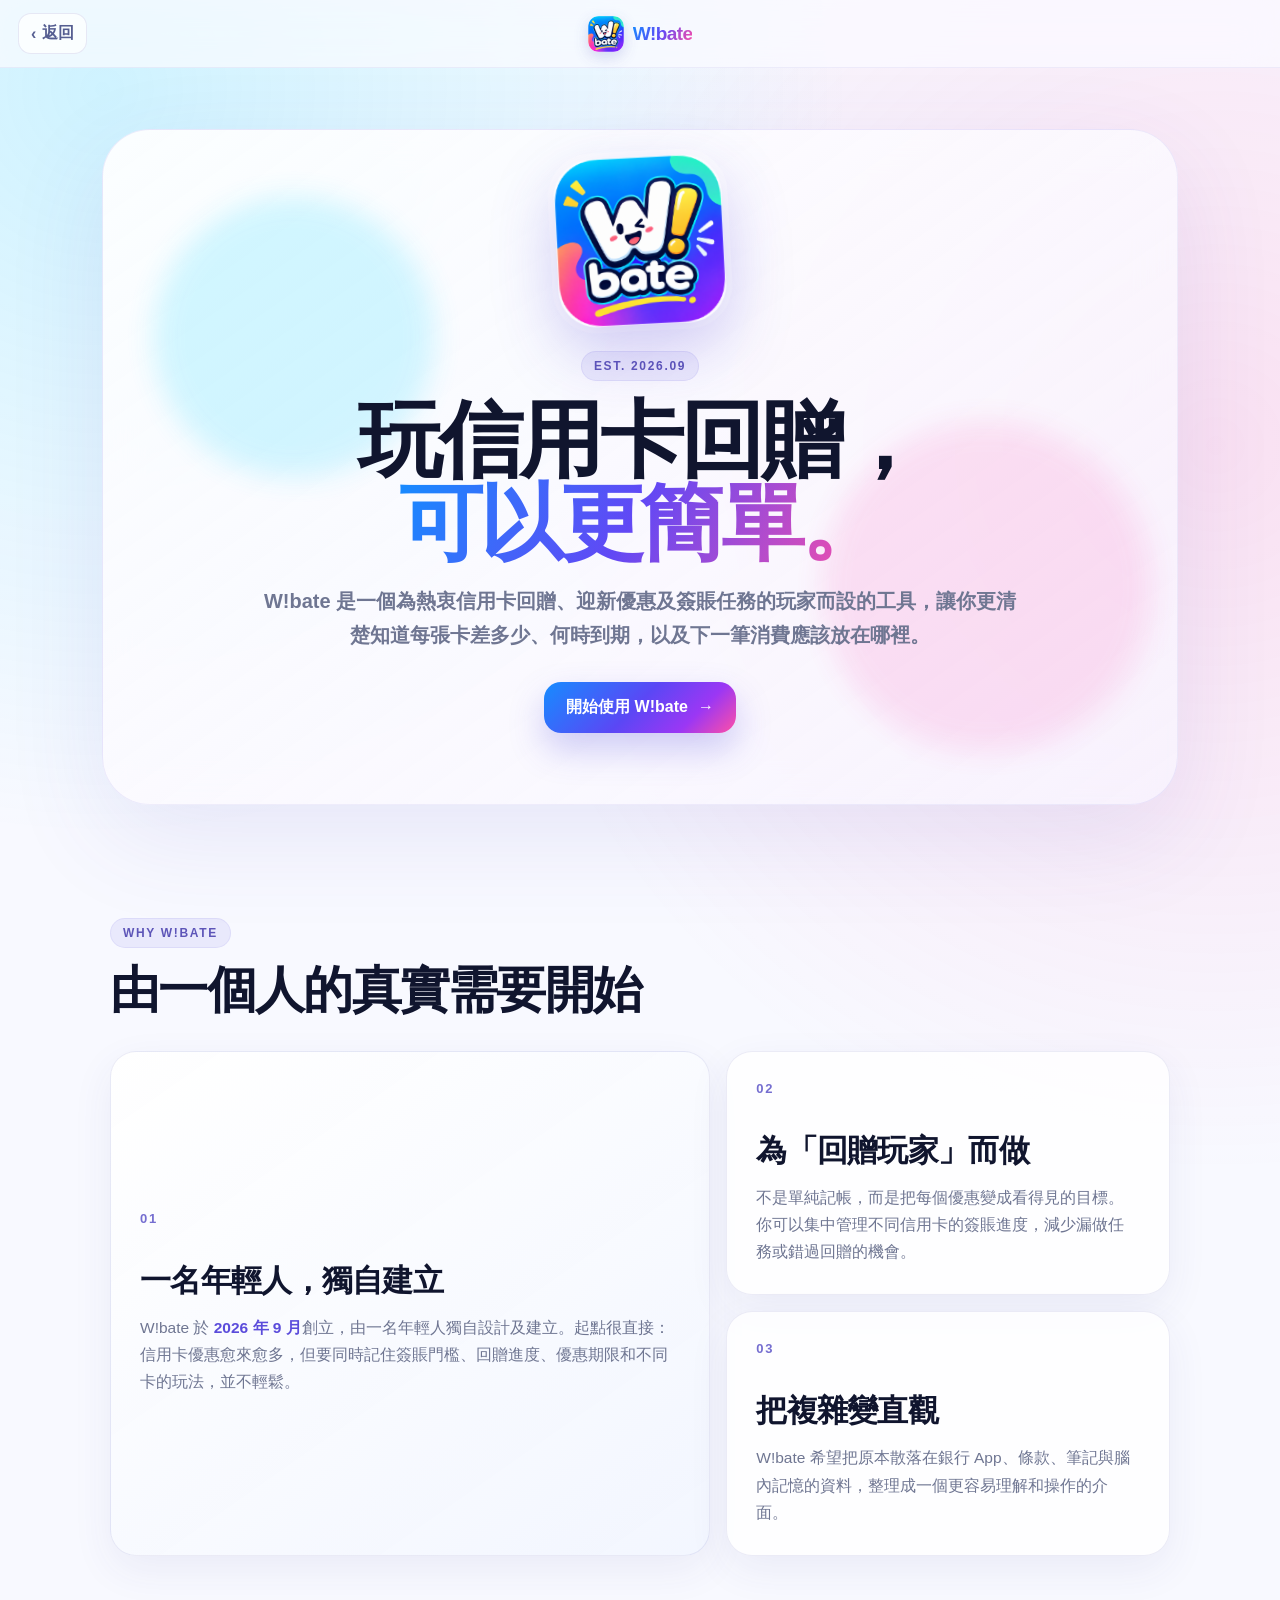
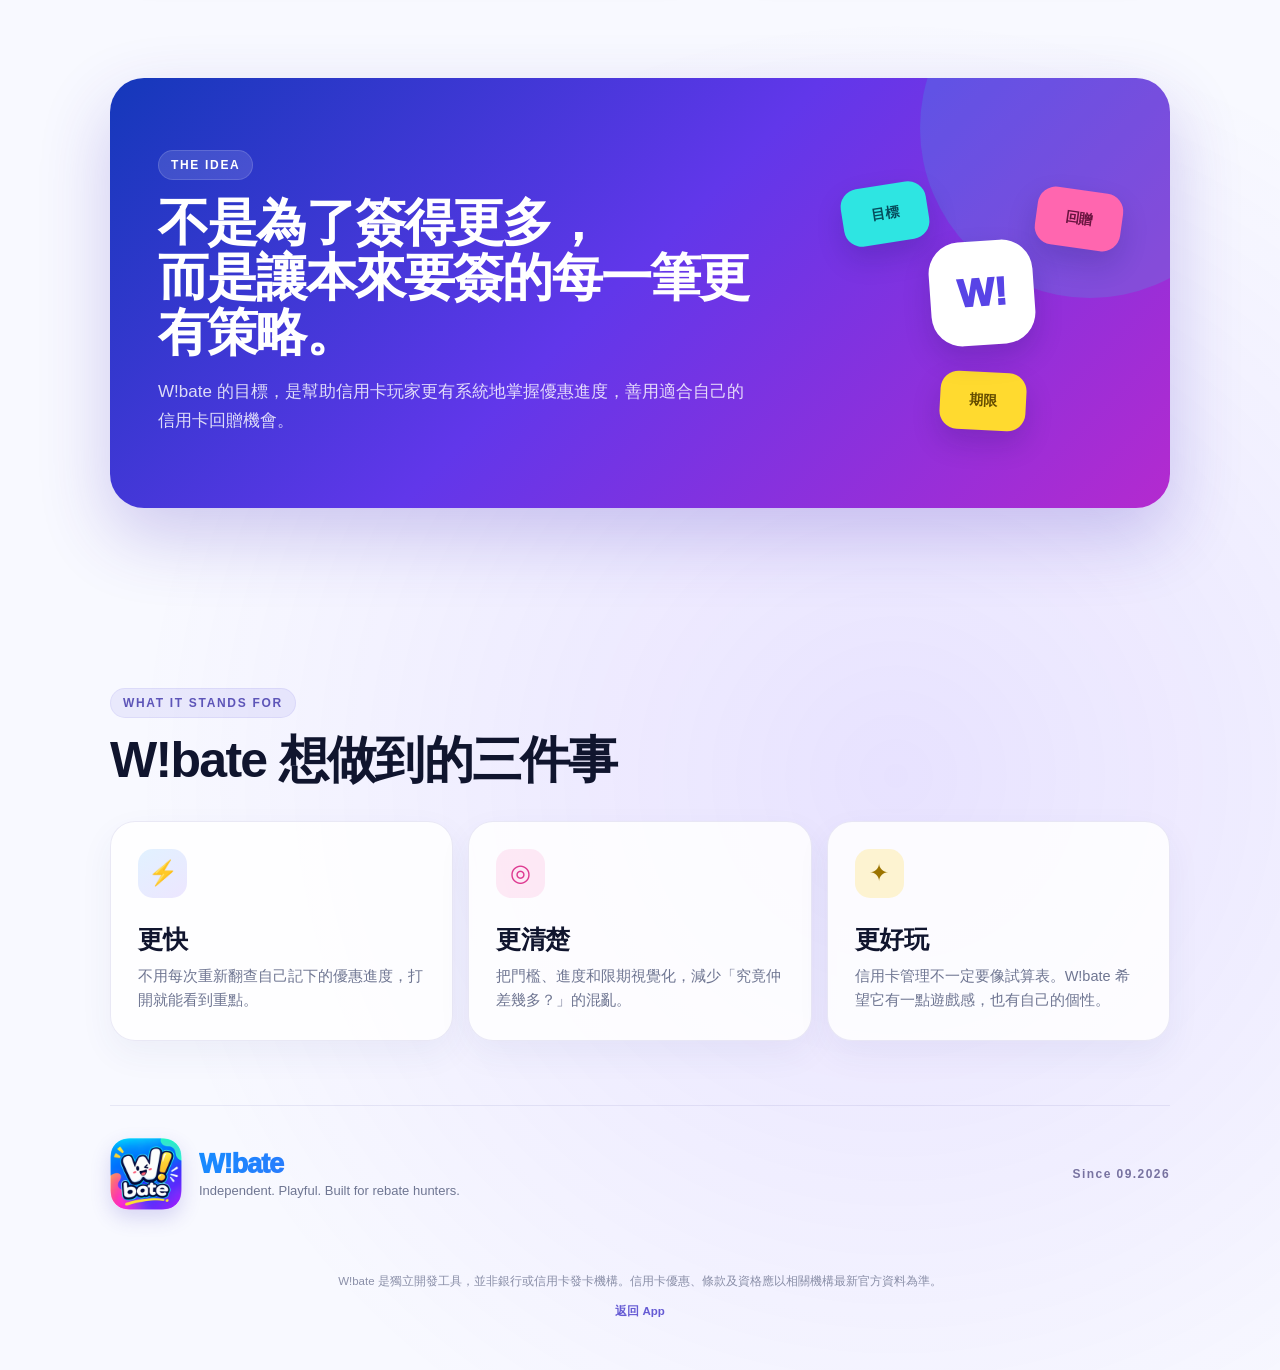
==== about.html @ f8a2a911 "Add files via upload" ====
<!DOCTYPE html>
<html lang="zh-HK">
<head>
<meta charset="UTF-8">
<meta name="viewport" content="width=device-width, initial-scale=1, viewport-fit=cover">
<meta name="theme-color" content="#5b47f5">
<title>關於 W!bate</title>
<meta name="description" content="W!bate — 由一名年輕人於 2026 年 9 月獨自建立，為熱衷信用卡回贈與優惠的玩家而設。">
<meta name="application-name" content="W!bate">
<meta name="apple-mobile-web-app-capable" content="yes">
<meta name="apple-mobile-web-app-title" content="W!bate">
<link rel="manifest" href="site.webmanifest">
<link rel="icon" href="favicon.ico" sizes="any">
<link rel="icon" type="image/png" sizes="32x32" href="icons/favicon-32x32.png">
<link rel="apple-touch-icon" sizes="180x180" href="apple-touch-icon.png">
<link rel="stylesheet" href="assets/css/about.css">
</head>
<body>
  <main class="brand-page">
    <nav class="brand-nav" aria-label="品牌介紹導覽">
      <a class="back-link" href="index.html" aria-label="返回 W!bate 主頁">‹ <span>返回</span></a>
      <a class="brand-mini" href="index.html" aria-label="W!bate 主頁">
        <img src="icons/icon-192x192.png" alt="" width="36" height="36">
        <strong>W!bate</strong>
      </a>
      <span class="nav-spacer" aria-hidden="true"></span>
    </nav>

    <section class="hero">
      <div class="hero-glow hero-glow-a"></div>
      <div class="hero-glow hero-glow-b"></div>
      <img class="hero-icon" src="icons/icon-512x512.png" alt="W!bate icon" width="168" height="168">
      <div class="eyebrow">EST. 2026.09</div>
      <h1>玩信用卡回贈，<br><span>可以更簡單。</span></h1>
      <p class="hero-lead">W!bate 是一個為熱衷信用卡回贈、迎新優惠及簽賬任務的玩家而設的工具，讓你更清楚知道每張卡差多少、何時到期，以及下一筆消費應該放在哪裡。</p>
      <a class="primary-cta" href="index.html">開始使用 W!bate <span>→</span></a>
    </section>

    <section class="origin-section section-wrap">
      <div class="section-kicker">WHY W!BATE</div>
      <h2>由一個人的真實需要開始</h2>
      <div class="origin-grid">
        <article class="story-card story-main">
          <div class="story-number">01</div>
          <h3>一名年輕人，獨自建立</h3>
          <p>W!bate 於 <strong>2026 年 9 月</strong>創立，由一名年輕人獨自設計及建立。起點很直接：信用卡優惠愈來愈多，但要同時記住簽賬門檻、回贈進度、優惠期限和不同卡的玩法，並不輕鬆。</p>
        </article>
        <article class="story-card">
          <div class="story-number">02</div>
          <h3>為「回贈玩家」而做</h3>
          <p>不是單純記帳，而是把每個優惠變成看得見的目標。你可以集中管理不同信用卡的簽賬進度，減少漏做任務或錯過回贈的機會。</p>
        </article>
        <article class="story-card">
          <div class="story-number">03</div>
          <h3>把複雜變直觀</h3>
          <p>W!bate 希望把原本散落在銀行 App、條款、筆記與腦內記憶的資料，整理成一個更容易理解和操作的介面。</p>
        </article>
      </div>
    </section>

    <section class="mission section-wrap">
      <div class="mission-card">
        <div class="mission-copy">
          <div class="section-kicker light">THE IDEA</div>
          <h2>不是為了簽得更多，<br>而是讓本來要簽的每一筆更有策略。</h2>
          <p>W!bate 的目標，是幫助信用卡玩家更有系統地掌握優惠進度，善用適合自己的信用卡回贈機會。</p>
        </div>
        <div class="mission-orbit" aria-hidden="true">
          <div class="orbit-card orbit-blue">目標</div>
          <div class="orbit-card orbit-pink">回贈</div>
          <div class="orbit-card orbit-yellow">期限</div>
          <div class="orbit-core">W!</div>
        </div>
      </div>
    </section>

    <section class="values section-wrap">
      <div class="section-kicker">WHAT IT STANDS FOR</div>
      <h2>W!bate 想做到的三件事</h2>
      <div class="value-grid">
        <article class="value-card">
          <div class="value-icon">⚡</div>
          <h3>更快</h3>
          <p>不用每次重新翻查自己記下的優惠進度，打開就能看到重點。</p>
        </article>
        <article class="value-card">
          <div class="value-icon">◎</div>
          <h3>更清楚</h3>
          <p>把門檻、進度和限期視覺化，減少「究竟仲差幾多？」的混亂。</p>
        </article>
        <article class="value-card">
          <div class="value-icon">✦</div>
          <h3>更好玩</h3>
          <p>信用卡管理不一定要像試算表。W!bate 希望它有一點遊戲感，也有自己的個性。</p>
        </article>
      </div>
    </section>

    <section class="signature section-wrap">
      <img src="icons/icon-192x192.png" alt="W!bate" width="72" height="72">
      <div>
        <div class="signature-title">W!bate</div>
        <p>Independent. Playful. Built for rebate hunters.</p>
      </div>
      <div class="signature-date">Since 09.2026</div>
    </section>

    <footer>
      <p>W!bate 是獨立開發工具，並非銀行或信用卡發卡機構。信用卡優惠、條款及資格應以相關機構最新官方資料為準。</p>
      <a href="index.html">返回 App</a>
    </footer>
  </main>
</body>
</html>
---- assets/css/about.css ----
:root{
  --blue:#168cff;--cyan:#27e4de;--purple:#6d38ff;--pink:#ff4fa6;--yellow:#ffd72e;
  --ink:#10152e;--muted:#6f7692;--paper:#f7f8ff;--line:rgba(80,77,170,.12);
  --gradient:linear-gradient(135deg,#168cff 0%,#5b47f5 48%,#9b37f4 76%,#ff4fa6 100%);
  --gradient-hot:linear-gradient(120deg,#168cff,#6148f5 48%,#ff4fa6 100%);
  font-family:-apple-system,BlinkMacSystemFont,"Segoe UI","PingFang HK","Noto Sans TC","Microsoft JhengHei",sans-serif;
}
*{box-sizing:border-box}
html{scroll-behavior:smooth;background:var(--paper)}
body{margin:0;color:var(--ink);background:
  radial-gradient(circle at 8% 3%,rgba(43,218,255,.20),transparent 24%),
  radial-gradient(circle at 95% 15%,rgba(255,79,166,.15),transparent 26%),
  radial-gradient(circle at 70% 80%,rgba(109,56,255,.12),transparent 30%),
  #f8f9ff;min-height:100vh}
a{color:inherit}
.brand-page{overflow:hidden;min-height:100vh}
.brand-nav{position:sticky;top:0;z-index:20;height:68px;display:grid;grid-template-columns:1fr auto 1fr;align-items:center;padding:0 max(18px,env(safe-area-inset-left)) 0 max(18px,env(safe-area-inset-right));background:rgba(250,250,255,.76);border-bottom:1px solid rgba(92,76,190,.08);backdrop-filter:blur(20px) saturate(150%);-webkit-backdrop-filter:blur(20px) saturate(150%)}
.back-link{justify-self:start;text-decoration:none;display:inline-flex;align-items:center;gap:6px;padding:9px 12px;border-radius:13px;background:rgba(255,255,255,.72);border:1px solid var(--line);font-weight:800;color:#555e91}.back-link:first-letter{font-size:24px}.brand-mini{justify-self:center;display:flex;align-items:center;gap:9px;text-decoration:none;font-size:19px;letter-spacing:-.6px}.brand-mini img{border-radius:11px;box-shadow:0 5px 15px rgba(62,64,184,.20)}.brand-mini strong{background:var(--gradient-hot);-webkit-background-clip:text;background-clip:text;color:transparent}.nav-spacer{justify-self:end;width:64px}
.hero{position:relative;min-height:calc(92vh - 68px);display:flex;flex-direction:column;align-items:center;justify-content:center;text-align:center;padding:76px 22px 82px;isolation:isolate}.hero::before{content:"";position:absolute;inset:8% 8% 3%;z-index:-3;background:linear-gradient(145deg,rgba(255,255,255,.90),rgba(247,244,255,.74));border:1px solid rgba(99,83,210,.10);border-radius:48px;box-shadow:0 32px 100px rgba(75,66,185,.10);backdrop-filter:blur(18px)}.hero-glow{position:absolute;border-radius:50%;filter:blur(14px);z-index:-2;opacity:.72}.hero-glow-a{width:280px;height:280px;background:rgba(47,218,255,.28);left:12%;top:17%}.hero-glow-b{width:330px;height:330px;background:rgba(255,68,174,.18);right:10%;bottom:10%}.hero-icon{border-radius:38px;box-shadow:0 24px 65px rgba(73,53,210,.26),0 0 0 6px rgba(255,255,255,.72);transform:rotate(-3deg);margin-bottom:26px}.eyebrow,.section-kicker{display:inline-flex;align-items:center;padding:7px 12px;border-radius:999px;background:rgba(90,75,220,.09);border:1px solid rgba(90,75,220,.09);font-size:12px;font-weight:900;letter-spacing:.14em;color:#5d55b8}.hero h1{font-size:clamp(44px,8vw,84px);line-height:.98;letter-spacing:-3.5px;margin:18px 0 20px;font-weight:950}.hero h1 span{background:var(--gradient-hot);-webkit-background-clip:text;background-clip:text;color:transparent}.hero-lead{max-width:760px;margin:0 auto;font-size:clamp(16px,2vw,20px);line-height:1.7;color:var(--muted);font-weight:620}.primary-cta{margin-top:30px;display:inline-flex;align-items:center;gap:10px;text-decoration:none;padding:15px 22px;border-radius:17px;background:var(--gradient);color:#fff;font-weight:900;box-shadow:0 16px 35px rgba(78,69,216,.26);transition:.16s}.primary-cta:hover{transform:translateY(-2px);box-shadow:0 20px 42px rgba(78,69,216,.31)}
.section-wrap{width:min(1060px,calc(100% - 36px));margin:0 auto;padding:90px 0}.section-kicker{margin-bottom:15px}.origin-section>h2,.values>h2{font-size:clamp(31px,4vw,50px);letter-spacing:-1.7px;margin:0 0 34px;line-height:1.08}.origin-grid{display:grid;grid-template-columns:1.15fr .85fr;gap:16px}.story-card{position:relative;padding:29px;border-radius:26px;background:rgba(255,255,255,.80);border:1px solid rgba(87,82,176,.11);box-shadow:0 14px 42px rgba(57,63,142,.07)}.story-main{grid-row:span 2;display:flex;flex-direction:column;justify-content:center;background:linear-gradient(145deg,rgba(255,255,255,.90),rgba(241,245,255,.88))}.story-number{font-size:13px;letter-spacing:.14em;color:#756ed0;font-weight:900;margin-bottom:34px}.story-card h3{font-size:clamp(22px,2.5vw,31px);letter-spacing:-.7px;margin:0 0 12px}.story-card p{font-size:15.5px;line-height:1.75;color:var(--muted);margin:0}.story-card strong{color:#5b4cdb}
.mission{padding-top:32px}.mission-card{position:relative;overflow:hidden;display:grid;grid-template-columns:1.25fr .75fr;align-items:center;min-height:430px;padding:48px;border-radius:34px;color:#fff;background:linear-gradient(135deg,#1438ba 0%,#6137ea 48%,#b42acf 100%);box-shadow:0 28px 70px rgba(70,46,190,.24)}.mission-card::after{content:"";position:absolute;width:340px;height:340px;border-radius:50%;background:rgba(35,227,221,.16);right:-90px;top:-120px}.section-kicker.light{color:#fff;background:rgba(255,255,255,.13);border-color:rgba(255,255,255,.15)}.mission-copy{position:relative;z-index:2}.mission-copy h2{font-size:clamp(31px,4vw,51px);line-height:1.08;letter-spacing:-1.8px;margin:0 0 18px}.mission-copy p{max-width:640px;font-size:17px;line-height:1.68;color:rgba(255,255,255,.82);margin:0}.mission-orbit{position:relative;z-index:2;width:280px;height:280px;justify-self:end}.orbit-core,.orbit-card{position:absolute;display:grid;place-items:center;font-weight:950;box-shadow:0 13px 28px rgba(19,15,83,.18)}.orbit-core{width:104px;height:104px;left:88px;top:88px;border-radius:31px;background:#fff;color:#5844e6;font-size:39px;transform:rotate(-4deg)}.orbit-card{width:86px;height:58px;border-radius:18px;font-size:14px}.orbit-blue{left:0;top:32px;background:#2ee5e2;color:#064c5c;transform:rotate(-9deg)}.orbit-pink{right:0;top:37px;background:#ff66af;color:#68143f;transform:rotate(8deg)}.orbit-yellow{left:98px;bottom:3px;background:#ffda2f;color:#644c00;transform:rotate(3deg)}
.values{padding-bottom:64px}.value-grid{display:grid;grid-template-columns:repeat(3,1fr);gap:15px}.value-card{padding:27px;border-radius:25px;background:rgba(255,255,255,.84);border:1px solid var(--line);box-shadow:0 13px 34px rgba(54,62,139,.06)}.value-icon{width:49px;height:49px;border-radius:15px;display:grid;place-items:center;margin-bottom:25px;font-size:24px;background:linear-gradient(145deg,rgba(30,157,255,.13),rgba(113,57,255,.12));color:#5c4be4}.value-card:nth-child(2) .value-icon{background:rgba(255,79,166,.11);color:#de3a91}.value-card:nth-child(3) .value-icon{background:rgba(255,215,46,.22);color:#9c7400}.value-card h3{font-size:25px;letter-spacing:-.5px;margin:0 0 9px}.value-card p{font-size:14.5px;line-height:1.65;color:var(--muted);margin:0}
.signature{display:grid;grid-template-columns:auto 1fr auto;gap:17px;align-items:center;padding-top:32px;padding-bottom:44px;border-top:1px solid rgba(75,74,156,.10)}.signature img{border-radius:19px;box-shadow:0 8px 20px rgba(67,58,190,.18)}.signature-title{font-size:27px;font-weight:950;letter-spacing:-1px;background:var(--gradient-hot);-webkit-background-clip:text;background-clip:text;color:transparent}.signature p{margin:3px 0 0;color:var(--muted);font-size:13px}.signature-date{font-size:12px;font-weight:900;letter-spacing:.12em;color:#7772a0}
footer{text-align:center;padding:18px 22px calc(50px + env(safe-area-inset-bottom));color:#8a8fa8;font-size:11.5px;line-height:1.6}footer p{max-width:760px;margin:0 auto 12px}footer a{font-weight:850;color:#665bd4;text-decoration:none}
@media(max-width:760px){.hero{padding:50px 16px 60px;min-height:auto}.hero::before{inset:4% 3% 1%;border-radius:34px}.hero-icon{width:132px;height:132px;border-radius:30px}.hero h1{letter-spacing:-2.3px}.section-wrap{padding:66px 0}.origin-grid{grid-template-columns:1fr}.story-main{grid-row:auto}.mission-card{grid-template-columns:1fr;padding:32px 25px;min-height:520px}.mission-orbit{justify-self:center;margin-top:12px;transform:scale(.88)}.value-grid{grid-template-columns:1fr}.signature{grid-template-columns:auto 1fr}.signature-date{grid-column:1/-1;margin-left:89px}.back-link span{display:none}.nav-spacer{width:38px}}
@media(max-width:430px){.brand-nav{height:62px}.brand-mini strong{font-size:18px}.hero-icon{width:118px;height:118px}.hero h1{font-size:43px}.hero-lead{font-size:15px}.section-wrap{width:min(100% - 28px,1060px)}.story-card{padding:23px}.mission-card{border-radius:28px}.mission-copy h2{font-size:34px}.mission-orbit{transform:scale(.76);margin-top:-8px;margin-bottom:-16px}.signature img{width:62px;height:62px}.signature-date{margin-left:79px}}
@media(prefers-reduced-motion:reduce){*{scroll-behavior:auto!important;transition:none!important}}
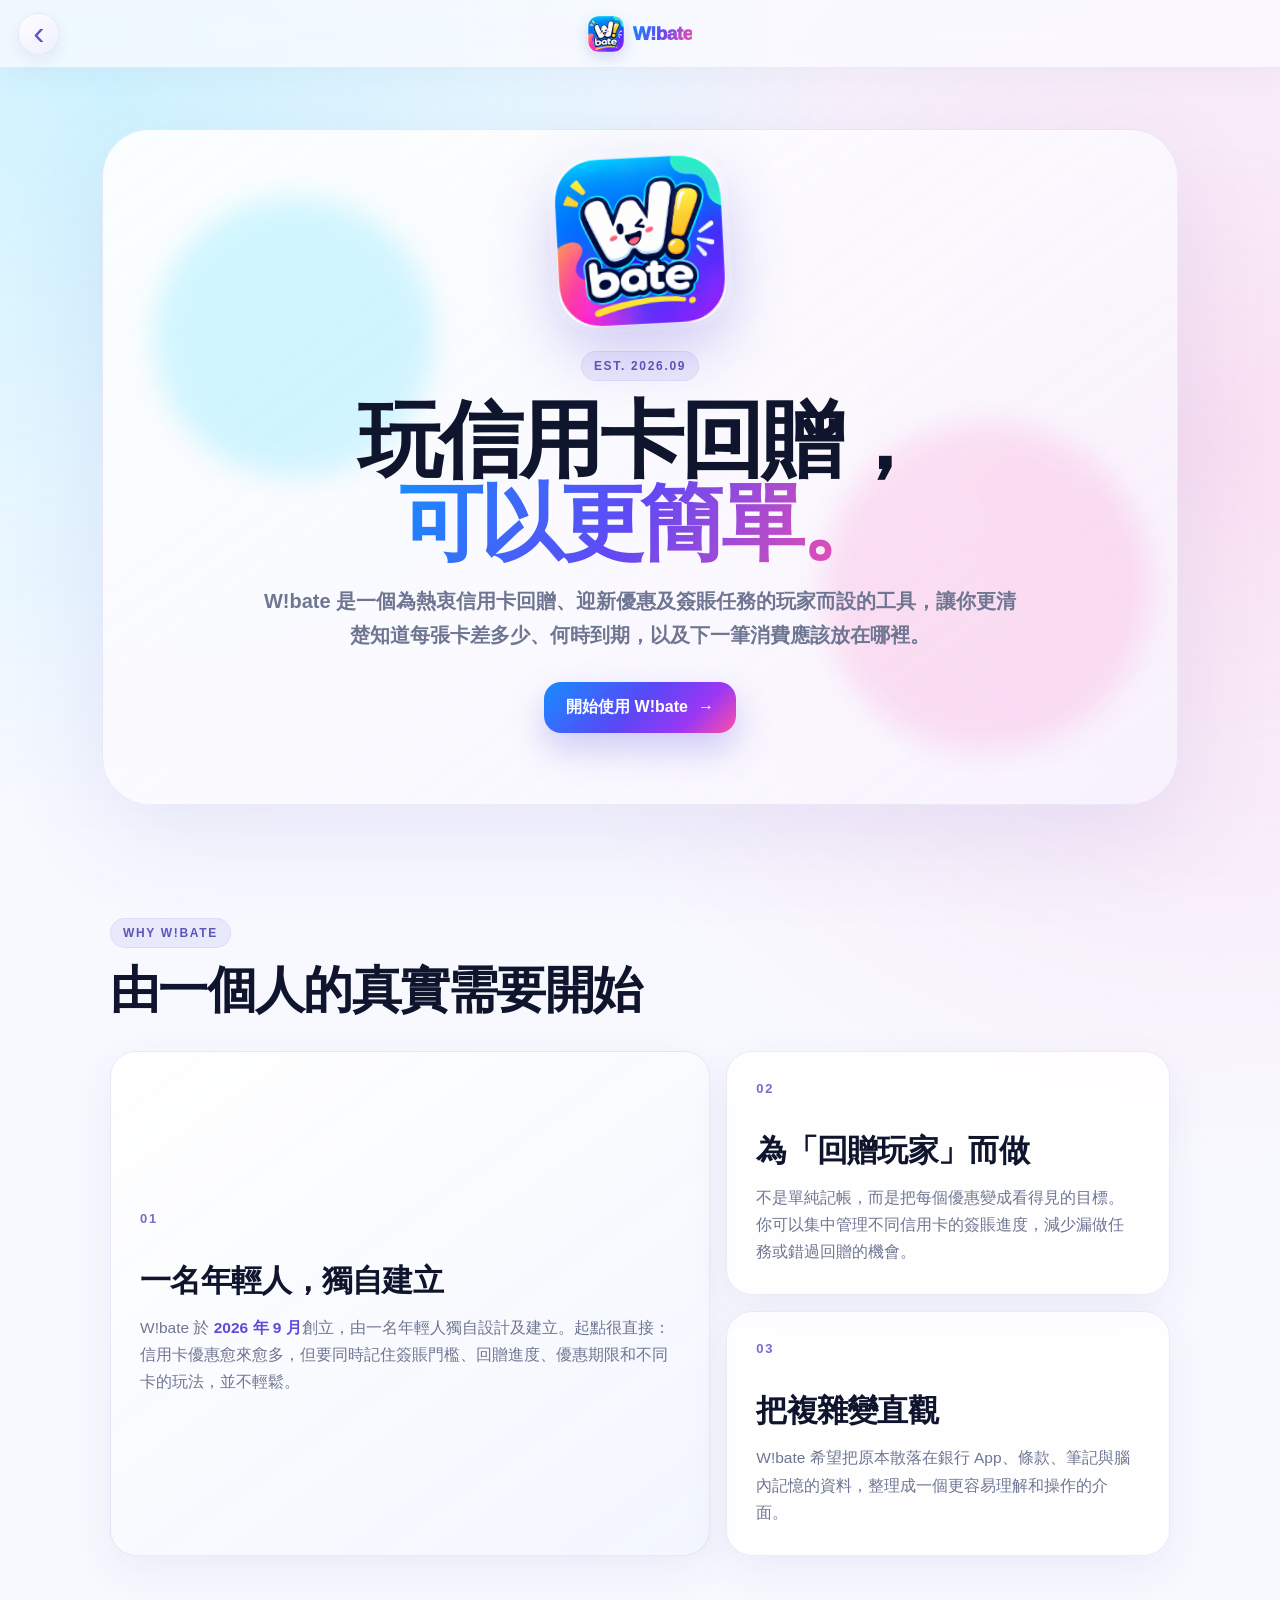
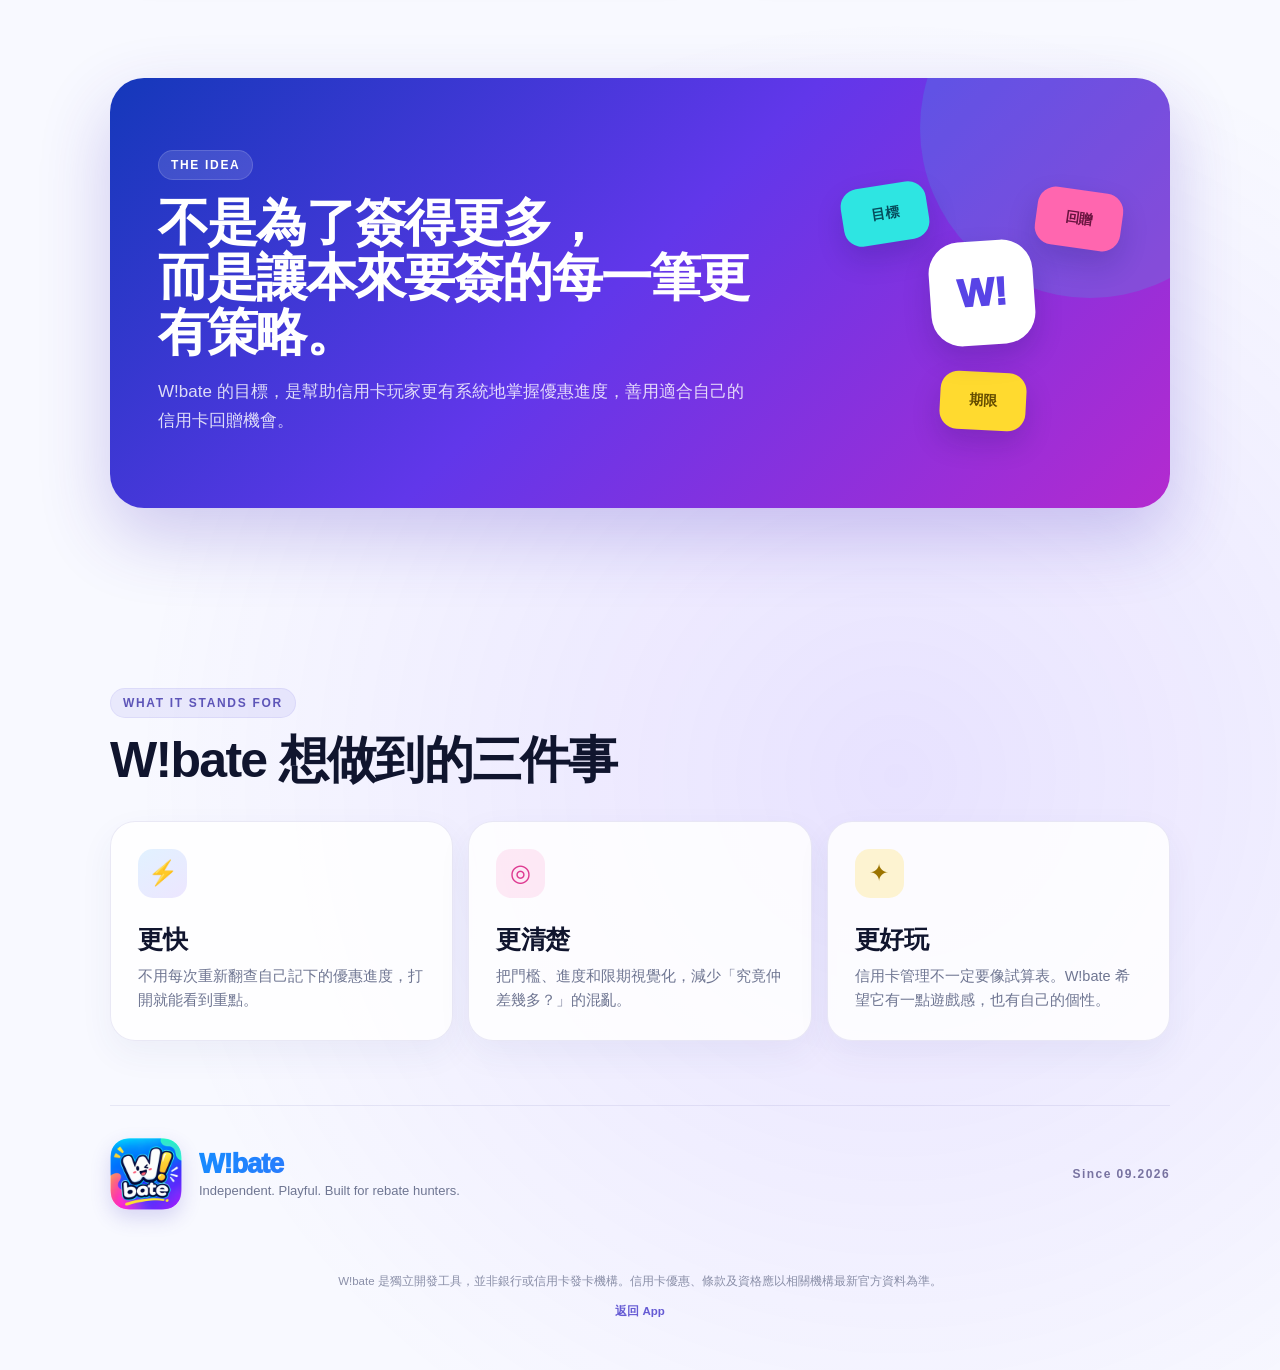
==== commit c64f6648: "Add files via upload" ====
--- a/about.html
+++ b/about.html
@@ -14,12 +14,13 @@
 <link rel="icon" type="image/png" sizes="32x32" href="icons/favicon-32x32.png">
 <link rel="apple-touch-icon" sizes="180x180" href="apple-touch-icon.png">
 <link rel="stylesheet" href="assets/css/about.css">
+<link rel="stylesheet" href="assets/css/navigation.css">
 </head>
-<body>
+<body data-page="about">
   <main class="brand-page">
     <nav class="brand-nav" aria-label="品牌介紹導覽">
-      <a class="back-link" href="index.html" aria-label="返回 W!bate 主頁">‹ <span>返回</span></a>
-      <a class="brand-mini" href="index.html" aria-label="W!bate 主頁">
+      <a class="back-link" href="index.html" aria-label="返回 W!bate 主頁" data-page-transition="back">‹ <span>返回</span></a>
+      <a class="brand-mini" href="index.html" aria-label="W!bate 主頁" data-page-transition="back">
         <img src="icons/icon-192x192.png" alt="" width="36" height="36">
         <strong>W!bate</strong>
       </a>
@@ -33,7 +34,7 @@
       <div class="eyebrow">EST. 2026.09</div>
       <h1>玩信用卡回贈，<br><span>可以更簡單。</span></h1>
       <p class="hero-lead">W!bate 是一個為熱衷信用卡回贈、迎新優惠及簽賬任務的玩家而設的工具，讓你更清楚知道每張卡差多少、何時到期，以及下一筆消費應該放在哪裡。</p>
-      <a class="primary-cta" href="index.html">開始使用 W!bate <span>→</span></a>
+      <a class="primary-cta" href="index.html" data-page-transition="back">開始使用 W!bate <span>→</span></a>
     </section>
 
     <section class="origin-section section-wrap">
@@ -107,8 +108,9 @@
 
     <footer>
       <p>W!bate 是獨立開發工具，並非銀行或信用卡發卡機構。信用卡優惠、條款及資格應以相關機構最新官方資料為準。</p>
-      <a href="index.html">返回 App</a>
+      <a href="index.html" data-page-transition="back">返回 App</a>
     </footer>
   </main>
+  <script src="assets/js/page-transitions.js"></script>
 </body>
 </html>
--- a/assets/css/navigation.css
+++ b/assets/css/navigation.css
@@ -0,0 +1,248 @@
+/* W!bate shared navigation + page transition layer
+   Used by both index.html and about.html. */
+
+:root{
+  --wb-nav-blue:#168cff;
+  --wb-nav-purple:#6d38ff;
+  --wb-nav-pink:#ff4fa6;
+  --wb-nav-yellow:#ffd72e;
+  --wb-nav-ink:#10152e;
+  --wb-nav-muted:#6f7692;
+  --wb-nav-line:rgba(80,77,170,.12);
+  --wb-nav-gradient:linear-gradient(120deg,#168cff,#6148f5 48%,#ff4fa6 100%);
+  --wb-nav-h:68px;
+}
+
+/* Shared fixed brand header */
+.brand-nav,
+.brand-nav.top{
+  position:fixed!important;
+  inset:0 0 auto 0;
+  z-index:80!important;
+  width:100%;
+  height:var(--wb-nav-h);
+  margin:0!important;
+  padding:0 max(18px,env(safe-area-inset-right)) 0 max(18px,env(safe-area-inset-left))!important;
+  display:grid!important;
+  grid-template-columns:1fr auto 1fr!important;
+  align-items:center!important;
+  gap:0!important;
+  background:rgba(250,250,255,.78)!important;
+  border:0!important;
+  border-bottom:1px solid rgba(92,76,190,.09)!important;
+  box-shadow:0 8px 30px rgba(67,74,162,.055)!important;
+  backdrop-filter:blur(22px) saturate(155%)!important;
+  -webkit-backdrop-filter:blur(22px) saturate(155%)!important;
+  transition:background .18s ease,box-shadow .18s ease,border-color .18s ease!important;
+}
+.brand-nav.is-scrolled,
+.brand-nav.top.is-scrolled{
+  background:rgba(252,252,255,.94)!important;
+  border-bottom-color:rgba(92,76,190,.14)!important;
+  box-shadow:0 11px 34px rgba(67,74,162,.10)!important;
+}
+.brand-mini{
+  justify-self:center;
+  display:inline-flex;
+  align-items:center;
+  gap:9px;
+  min-width:0;
+  text-decoration:none;
+  font-size:19px;
+  letter-spacing:-.6px;
+  -webkit-tap-highlight-color:transparent;
+  transition:transform .16s ease,filter .16s ease;
+}
+.brand-mini:hover{transform:translateY(-1px);filter:drop-shadow(0 6px 14px rgba(89,72,255,.14))}
+.brand-mini:active{transform:scale(.975)}
+.brand-mini img{
+  width:36px;height:36px;border-radius:11px;
+  box-shadow:0 5px 15px rgba(62,64,184,.20),0 0 0 1px rgba(255,255,255,.82);
+}
+.brand-mini strong{
+  font-weight:950;
+  background:var(--wb-nav-gradient);
+  -webkit-background-clip:text;background-clip:text;color:transparent;
+}
+.nav-spacer{justify-self:end;width:64px;height:1px}
+.nav-spacer-left{justify-self:start}
+.back-link{
+  justify-self:start;
+  text-decoration:none;
+  display:inline-flex;
+  align-items:center;
+  gap:6px;
+  padding:9px 12px;
+  border-radius:13px;
+  background:rgba(255,255,255,.76);
+  border:1px solid var(--wb-nav-line);
+  box-shadow:0 5px 15px rgba(65,64,148,.055);
+  font-weight:850;
+  color:#555e91;
+  -webkit-tap-highlight-color:transparent;
+  transition:transform .16s ease,background .16s ease,box-shadow .16s ease;
+}
+.back-link:first-letter{font-size:24px}
+.back-link:hover{background:#fff;transform:translateX(-2px);box-shadow:0 8px 20px rgba(65,64,148,.09)}
+.back-link:active{transform:translateX(-5px) scale(.97)}
+
+/* Fixed-header spacing */
+.app-home{padding-top:calc(var(--wb-nav-h) + 22px)!important}
+.brand-page{padding-top:var(--wb-nav-h)}
+
+/* Home command deck: month is a filter; Add Offer is the main CTA. */
+.home-command-bar{
+  display:grid;
+  grid-template-columns:minmax(180px,.78fr) minmax(240px,1.22fr);
+  gap:11px;
+  margin:0 0 22px;
+}
+.month-command,
+.offer-command{
+  min-height:72px;
+  border-radius:20px;
+  -webkit-tap-highlight-color:transparent;
+}
+.month-command{
+  display:grid;
+  grid-template-columns:42px minmax(0,1fr);
+  gap:11px;
+  align-items:center;
+  padding:12px 14px;
+  background:linear-gradient(145deg,rgba(255,255,255,.94),rgba(245,246,255,.84));
+  border:1px solid rgba(91,76,205,.12);
+  box-shadow:0 10px 28px rgba(56,64,151,.07);
+  cursor:pointer;
+  transition:transform .16s ease,box-shadow .16s ease,border-color .16s ease;
+}
+.month-command:hover{transform:translateY(-1px);border-color:rgba(91,76,205,.20);box-shadow:0 13px 32px rgba(56,64,151,.10)}
+.command-icon{
+  width:42px;height:42px;border-radius:14px;display:grid;place-items:center;
+  color:#514bd4;font-size:22px;font-weight:950;
+  background:linear-gradient(145deg,rgba(35,171,255,.15),rgba(109,56,255,.13));
+  box-shadow:inset 0 0 0 1px rgba(91,76,205,.06);
+}
+.command-copy{display:block;min-width:0}
+.command-copy small{
+  display:block;margin-bottom:3px;color:#858baa;font-size:10px;font-weight:850;letter-spacing:.035em;
+}
+.month-command .month{
+  display:block;
+  width:100%!important;
+  height:auto!important;
+  border:0!important;
+  border-radius:0!important;
+  padding:0!important;
+  background:transparent!important;
+  box-shadow:none!important;
+  color:#202745!important;
+  font-size:15px!important;
+  font-weight:900!important;
+  line-height:1.2;
+  outline:none;
+  cursor:pointer;
+}
+.month-command .month:focus{box-shadow:none!important}
+
+.offer-command{
+  position:relative;
+  overflow:hidden;
+  display:grid;
+  grid-template-columns:44px minmax(0,1fr) auto;
+  gap:11px;
+  align-items:center;
+  width:100%;
+  padding:12px 15px;
+  border:0;
+  text-align:left;
+  color:#fff;
+  background:linear-gradient(118deg,#138eff 0%,#6248f5 49%,#ee49ac 100%);
+  box-shadow:0 14px 32px rgba(85,64,215,.23);
+  transition:transform .16s ease,box-shadow .16s ease,filter .16s ease;
+}
+.offer-command::before{
+  content:"";position:absolute;inset:0;pointer-events:none;
+  background:linear-gradient(115deg,transparent 5%,rgba(255,255,255,.22) 42%,transparent 64%);
+  transform:translateX(-120%);transition:transform .48s ease;
+}
+.offer-command:hover{transform:translateY(-2px);box-shadow:0 18px 38px rgba(85,64,215,.29);filter:saturate(1.05)}
+.offer-command:hover::before{transform:translateX(125%)}
+.offer-command:active{transform:scale(.985)}
+.offer-command-plus{
+  position:relative;z-index:1;width:44px;height:44px;border-radius:15px;display:grid;place-items:center;
+  background:rgba(255,255,255,.17);border:1px solid rgba(255,255,255,.17);
+  font-size:25px;font-weight:700;box-shadow:inset 0 1px rgba(255,255,255,.15);
+}
+.offer-command-copy{position:relative;z-index:1;min-width:0}
+.offer-command-copy strong{display:block;font-size:15px;font-weight:930;letter-spacing:-.15px}
+.offer-command-copy small{display:block;margin-top:3px;color:rgba(255,255,255,.76);font-size:10.5px;font-weight:700;white-space:nowrap;overflow:hidden;text-overflow:ellipsis}
+.offer-command-arrow{position:relative;z-index:1;font-size:21px;font-weight:900;opacity:.84;transition:transform .16s ease}
+.offer-command:hover .offer-command-arrow{transform:translateX(3px)}
+
+/* Page navigation animation. Forward = open About, back = return to App. */
+html.wb-enter-forward body{animation:wbPageEnterForward .34s cubic-bezier(.22,.78,.22,1) both}
+html.wb-enter-back body{animation:wbPageEnterBack .32s cubic-bezier(.22,.78,.22,1) both}
+body.wb-page-exit-forward{animation:wbPageExitForward .22s cubic-bezier(.4,0,.2,1) both;pointer-events:none}
+body.wb-page-exit-back{animation:wbPageExitBack .24s cubic-bezier(.4,0,.2,1) both;pointer-events:none}
+body.wb-page-exit-back [data-page-transition="back"]{transform:translateX(-5px) scale(.97)}
+@keyframes wbPageEnterForward{from{opacity:.15;transform:translateX(28px) scale(.994)}to{opacity:1;transform:none}}
+@keyframes wbPageEnterBack{from{opacity:.15;transform:translateX(-26px) scale(.994)}to{opacity:1;transform:none}}
+@keyframes wbPageExitForward{to{opacity:.10;transform:translateX(-28px) scale(.992)}}
+@keyframes wbPageExitBack{to{opacity:.10;transform:translateX(30px) scale(.992)}}
+
+@media(max-width:760px){
+  .home-command-bar{grid-template-columns:minmax(0,.9fr) minmax(0,1.1fr);gap:9px}
+  .month-command,.offer-command{min-height:68px;border-radius:18px}
+  .month-command{grid-template-columns:36px minmax(0,1fr);gap:9px;padding:10px 11px}
+  .command-icon{width:36px;height:36px;border-radius:12px;font-size:19px}
+  .offer-command{grid-template-columns:38px minmax(0,1fr) auto;gap:9px;padding:10px 12px}
+  .offer-command-plus{width:38px;height:38px;border-radius:13px;font-size:22px}
+  .offer-command-copy strong{font-size:14px}
+  .offer-command-copy small{font-size:9.8px}
+}
+@media(max-width:500px){
+  :root{--wb-nav-h:62px}
+  .brand-nav,.brand-nav.top{padding-left:14px!important;padding-right:14px!important}
+  .brand-mini img{width:34px;height:34px;border-radius:10px}
+  .brand-mini strong{font-size:18px}
+  .nav-spacer{width:38px}
+  .back-link{padding:8px 10px}
+  .back-link span{display:none}
+  .app-home{padding-top:calc(var(--wb-nav-h) + 16px)!important}
+  .home-command-bar{grid-template-columns:1fr;gap:8px;margin-bottom:19px}
+  .month-command,.offer-command{min-height:62px}
+  .offer-command-copy small{font-size:10px}
+}
+@media(prefers-reduced-motion:reduce){
+  html.wb-enter-forward body,html.wb-enter-back body,body.wb-page-exit-forward,body.wb-page-exit-back{animation:none!important}
+}
+
+/* ========================================================================== 
+   Navigation refinement: use the same circular back control as Add Offer.
+   ========================================================================== */
+.brand-nav .back-link{
+  width:42px!important;
+  height:42px!important;
+  padding:0!important;
+  gap:0!important;
+  border-radius:50%!important;
+  display:grid!important;
+  place-items:center!important;
+  background:linear-gradient(145deg,#fff,#eeedff)!important;
+  color:#5c54cc!important;
+  border:1px solid rgba(98,84,204,.09)!important;
+  box-shadow:0 6px 16px rgba(74,68,166,.09)!important;
+  font-size:34px!important;
+  font-weight:500!important;
+  line-height:1!important;
+  padding-bottom:4px!important;
+  overflow:hidden;
+  transition:transform .14s ease,background .14s ease,box-shadow .14s ease!important;
+}
+.brand-nav .back-link span{display:none!important}
+.brand-nav .back-link:hover{
+  background:#e4e7eb!important;
+  transform:scale(1.03)!important;
+  box-shadow:0 8px 20px rgba(74,68,166,.12)!important;
+}
+.brand-nav .back-link:active{transform:scale(.96)!important}
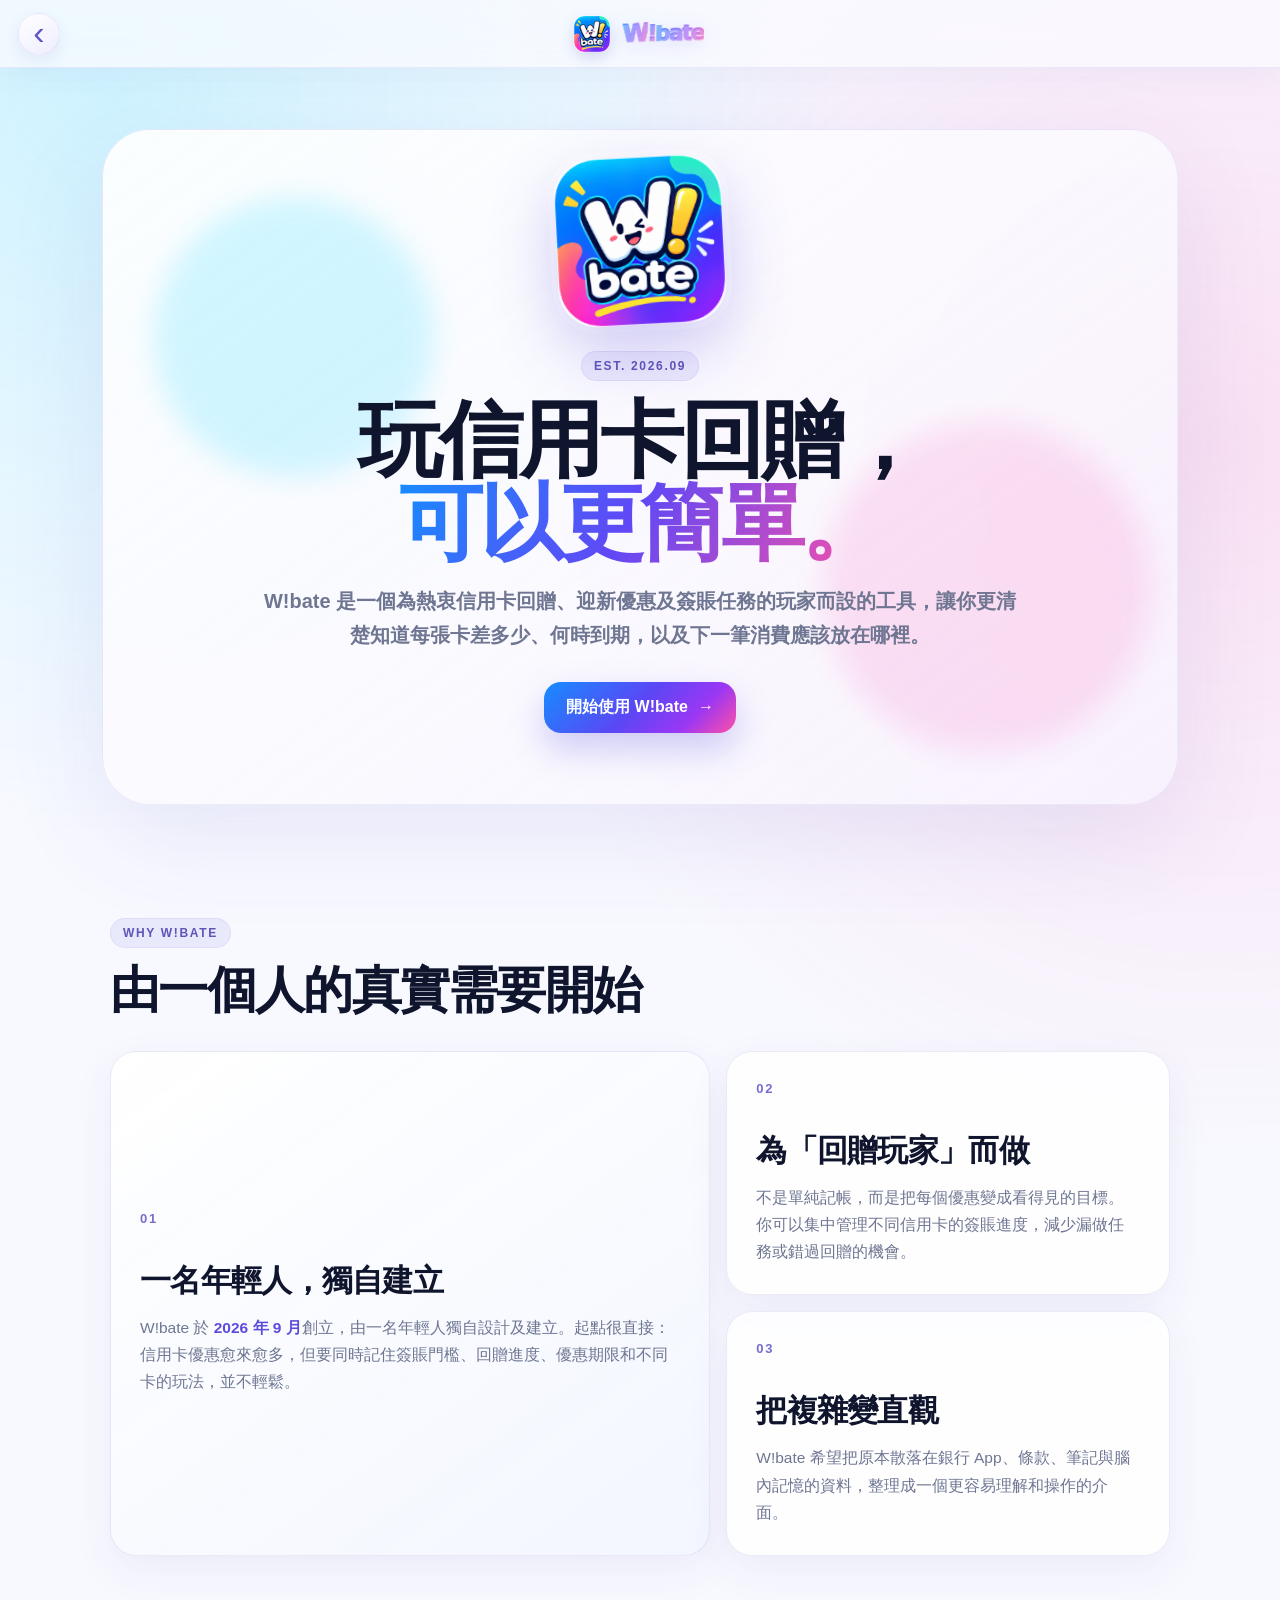
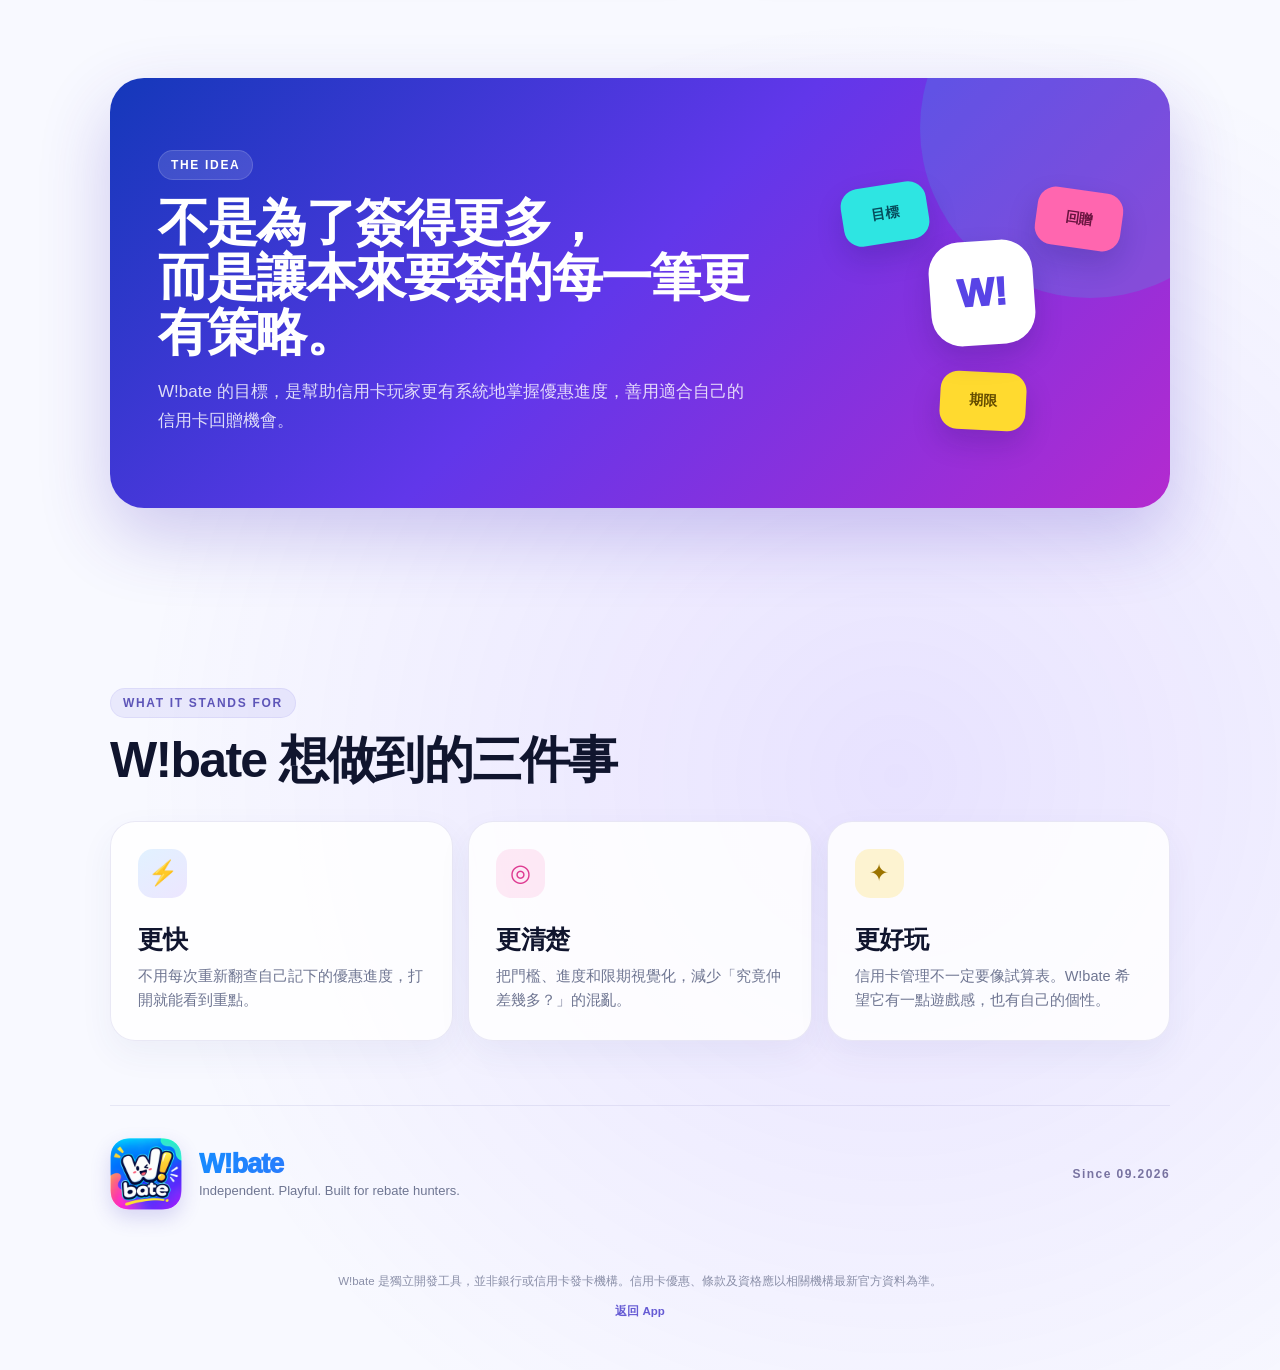
==== commit 7091f944: "Add files via upload" ====
--- a/about.html
+++ b/about.html
@@ -21,8 +21,8 @@
     <nav class="brand-nav" aria-label="品牌介紹導覽">
       <a class="back-link" href="index.html" aria-label="返回 W!bate 主頁" data-page-transition="back">‹ <span>返回</span></a>
       <a class="brand-mini" href="index.html" aria-label="W!bate 主頁" data-page-transition="back">
-        <img src="icons/icon-192x192.png" alt="" width="36" height="36">
-        <strong>W!bate</strong>
+        <img class="brand-icon" src="[data-uri]" alt="" width="36" height="36">
+        <span class="brand-wordmark" aria-hidden="true"><span class="brand-wordmark-w">W</span><span class="brand-wordmark-bang">!</span><span class="brand-wordmark-bate">bate</span></span>
       </a>
       <span class="nav-spacer" aria-hidden="true"></span>
     </nav>
--- a/assets/css/navigation.css
+++ b/assets/css/navigation.css
@@ -246,3 +246,62 @@
   box-shadow:0 8px 20px rgba(74,68,166,.12)!important;
 }
 .brand-nav .back-link:active{transform:scale(.96)!important}
+
+/* Branded W!bate wordmark: shared by Home and About headers.
+   Keep the whole name as one youthful gradient wordmark: the ! is lettering,
+   not a separate neon badge. No underline or decorative star. */
+.brand-wordmark{
+  position:relative;
+  display:inline-flex;
+  align-items:baseline;
+  padding:2px 3px;
+  line-height:.9;
+  font-family:ui-rounded,"Arial Rounded MT Bold","Trebuchet MS",system-ui,sans-serif;
+  font-size:21px;
+  font-weight:1000;
+  letter-spacing:-1.35px;
+  white-space:nowrap;
+  transform:rotate(-1deg) skewX(-3deg);
+  filter:drop-shadow(0 4px 10px rgba(92,72,229,.14));
+}
+.brand-wordmark::before,
+.brand-wordmark::after{content:none!important}
+.brand-wordmark-w,
+.brand-wordmark-bang,
+.brand-wordmark-bate{
+  position:relative;
+  display:inline-block;
+  z-index:1;
+  width:auto;
+  height:auto;
+  margin:0;
+  border:0;
+  border-radius:0;
+  background:linear-gradient(115deg,#168df6 0%,#5d52ff 38%,#9a43ee 66%,#ef48a6 100%);
+  -webkit-background-clip:text;
+  background-clip:text;
+  color:transparent;
+  -webkit-text-stroke:.3px rgba(255,255,255,.42);
+  text-shadow:0 1px 0 rgba(255,255,255,.42);
+  box-shadow:none;
+  font:inherit;
+  line-height:inherit;
+  letter-spacing:inherit;
+  transform:none;
+}
+.brand-wordmark-w{
+  font-size:1.18em;
+  letter-spacing:-1.8px;
+  transform:rotate(-2deg) translateY(.5px);
+}
+.brand-wordmark-bang{
+  margin:0 -.01em 0 -.03em;
+  font-size:1.02em;
+  letter-spacing:-1.4px;
+}
+.brand-wordmark-bate{letter-spacing:-1.25px}
+.brand-mini:hover .brand-wordmark{transform:rotate(-.2deg) skewX(-2deg) translateY(-1px)}
+
+@media(max-width:500px){
+  .brand-wordmark{font-size:20px}
+}
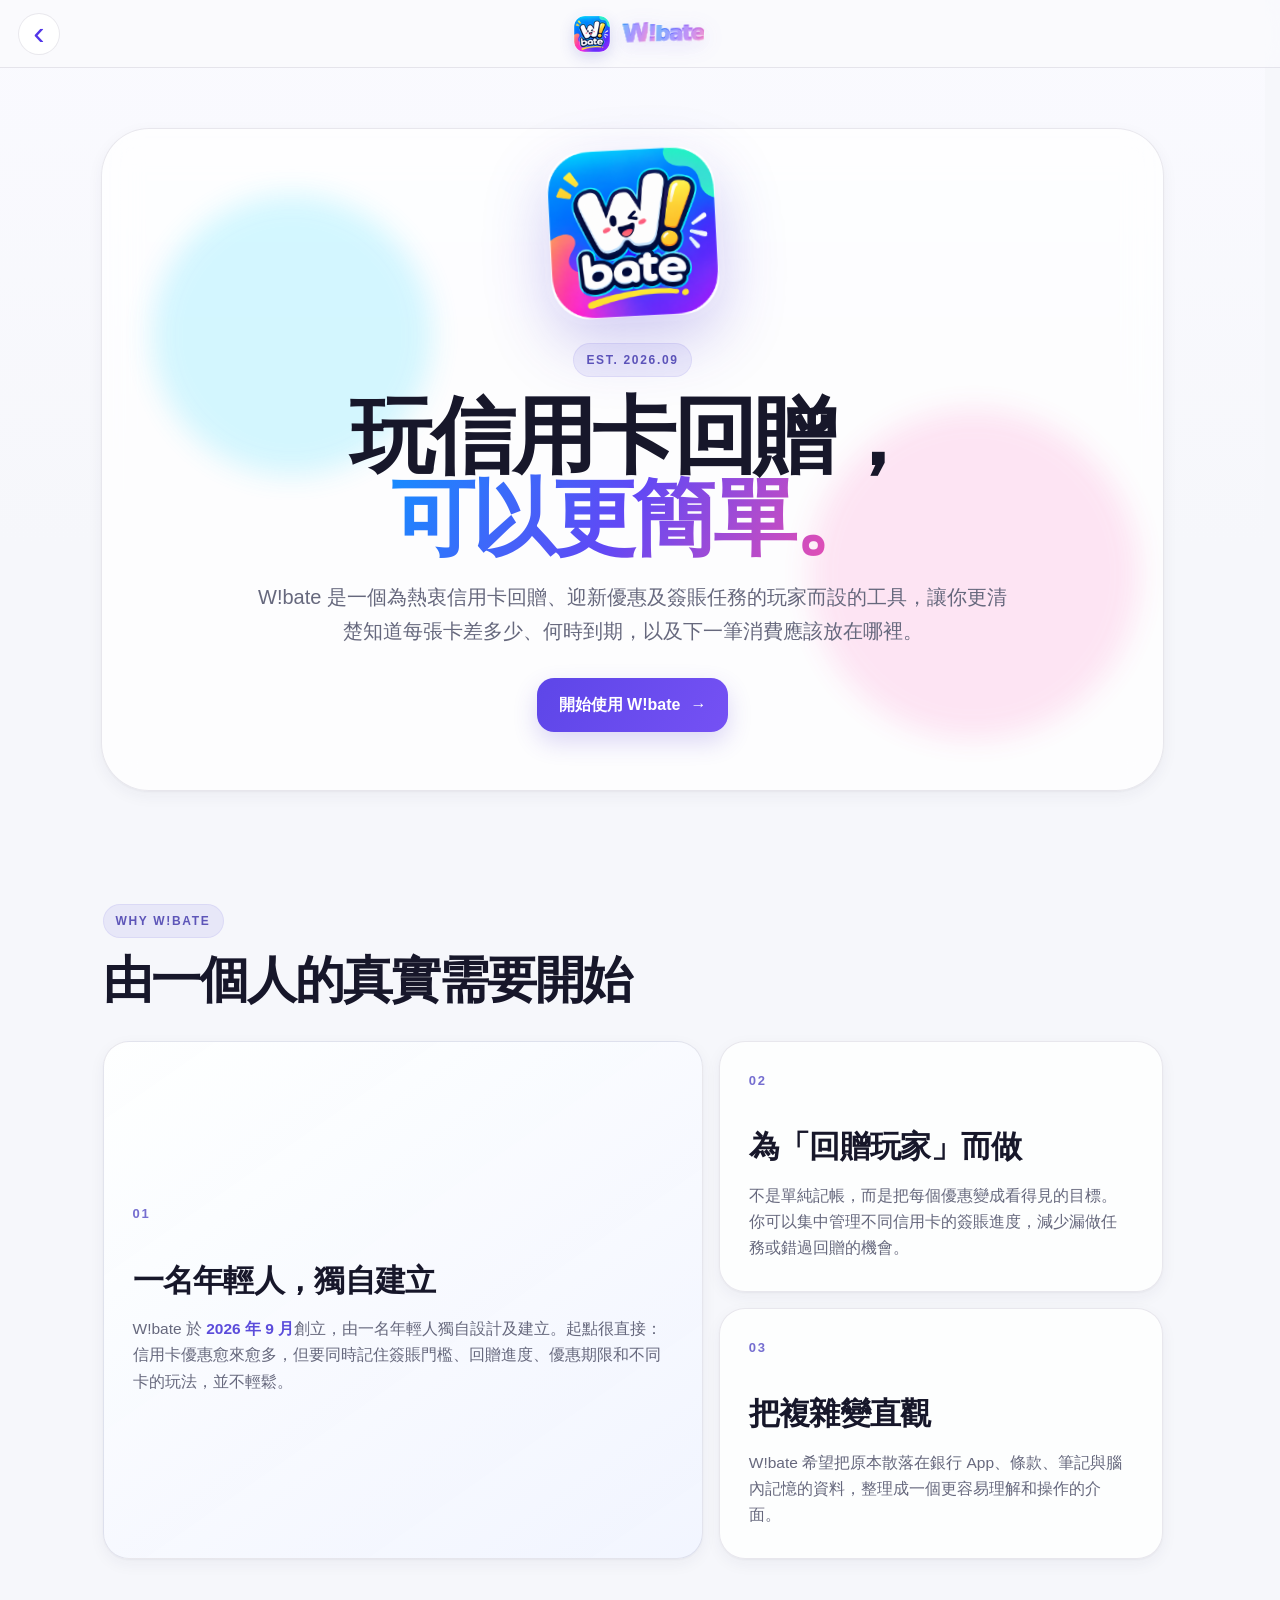
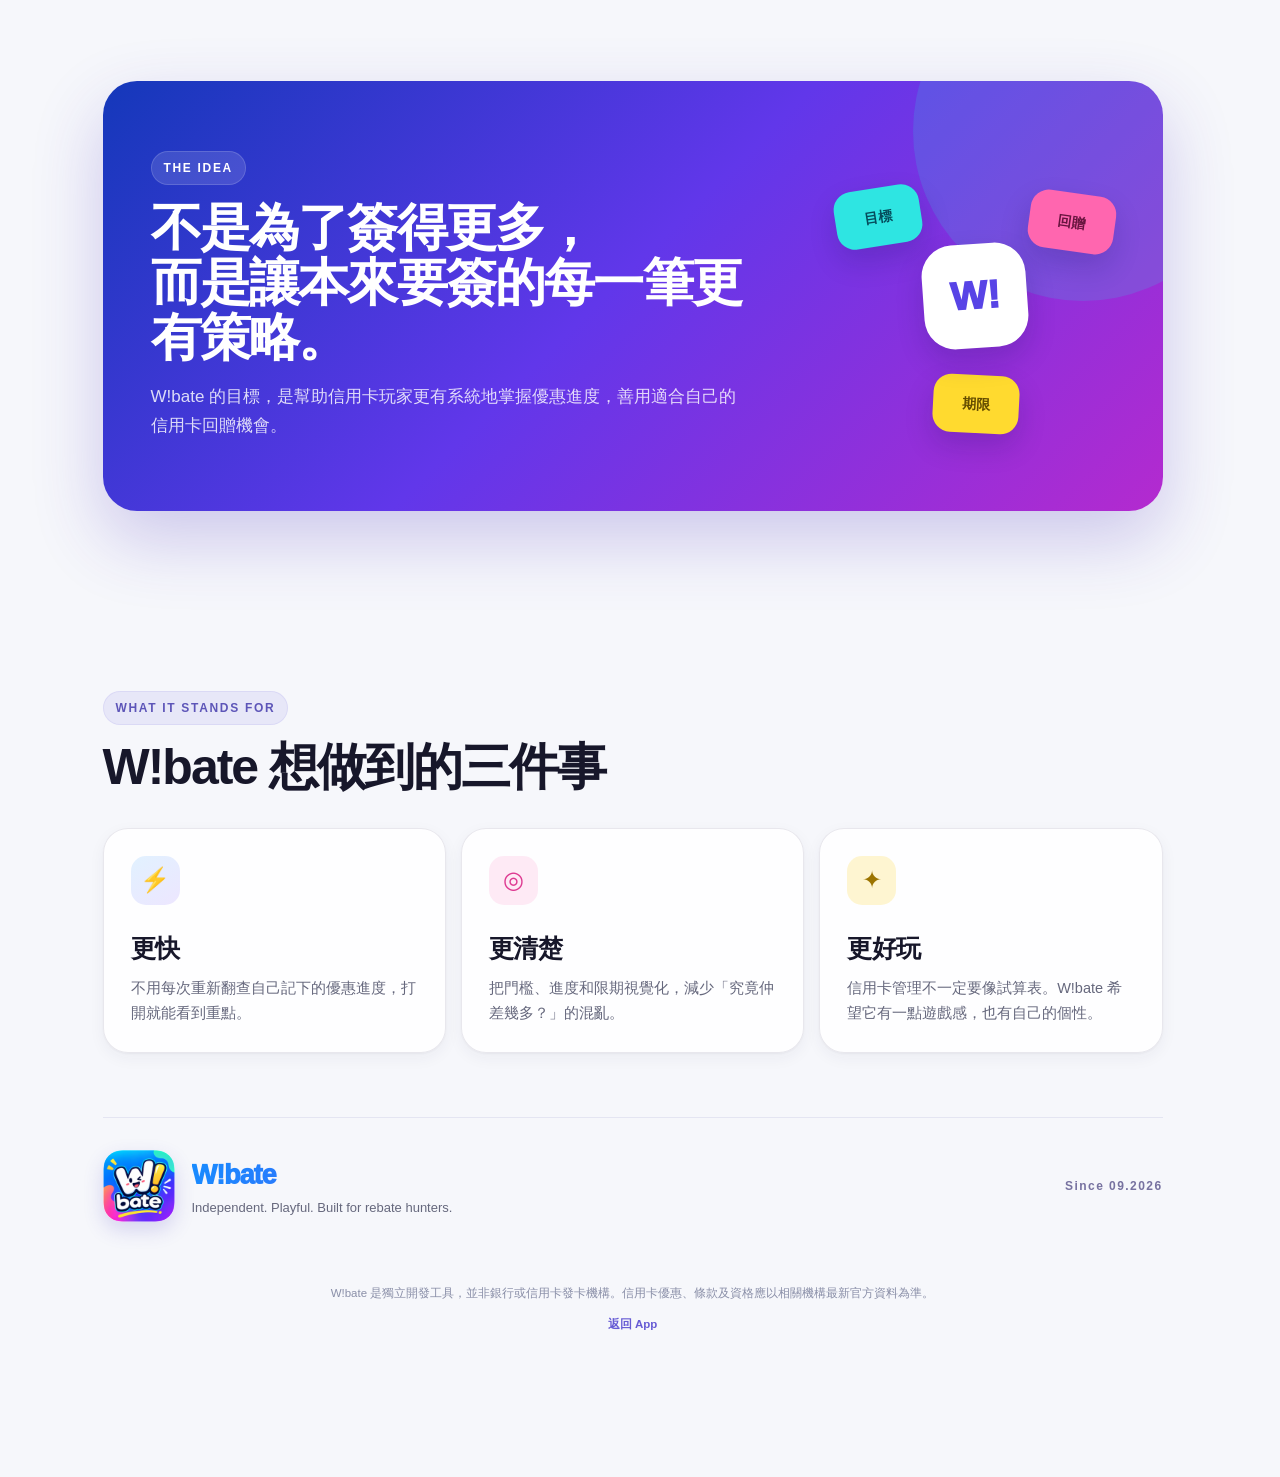
==== commit 19ef5420: "Add files via upload" ====
--- a/about.html
+++ b/about.html
@@ -15,6 +15,7 @@
 <link rel="apple-touch-icon" sizes="180x180" href="apple-touch-icon.png">
 <link rel="stylesheet" href="assets/css/about.css">
 <link rel="stylesheet" href="assets/css/navigation.css">
+<link rel="stylesheet" href="assets/css/professional-polish.css">
 </head>
 <body data-page="about">
   <main class="brand-page">
--- a/assets/css/navigation.css
+++ b/assets/css/navigation.css
@@ -90,13 +90,7 @@
 .app-home{padding-top:calc(var(--wb-nav-h) + 22px)!important}
 .brand-page{padding-top:var(--wb-nav-h)}
 
-/* Home command deck: month is a filter; Add Offer is the main CTA. */
-.home-command-bar{
-  display:grid;
-  grid-template-columns:minmax(180px,.78fr) minmax(240px,1.22fr);
-  gap:11px;
-  margin:0 0 22px;
-}
+/* Shared month and offer controls. */
 .month-command,
 .offer-command{
   min-height:72px;
@@ -191,7 +185,6 @@
 @keyframes wbPageExitBack{to{opacity:.10;transform:translateX(30px) scale(.992)}}
 
 @media(max-width:760px){
-  .home-command-bar{grid-template-columns:minmax(0,.9fr) minmax(0,1.1fr);gap:9px}
   .month-command,.offer-command{min-height:68px;border-radius:18px}
   .month-command{grid-template-columns:36px minmax(0,1fr);gap:9px;padding:10px 11px}
   .command-icon{width:36px;height:36px;border-radius:12px;font-size:19px}
@@ -209,7 +202,6 @@
   .back-link{padding:8px 10px}
   .back-link span{display:none}
   .app-home{padding-top:calc(var(--wb-nav-h) + 16px)!important}
-  .home-command-bar{grid-template-columns:1fr;gap:8px;margin-bottom:19px}
   .month-command,.offer-command{min-height:62px}
   .offer-command-copy small{font-size:10px}
 }
--- a/assets/css/professional-polish.css
+++ b/assets/css/professional-polish.css
@@ -0,0 +1,434 @@
+/* W!bate Professional Polish
+   Final, low-specificity product layer. Existing component contracts and
+   JavaScript hooks remain untouched; shared decisions live in tokens here. */
+
+:root{
+  color-scheme:light;
+  --wb-brand:#6b4eff;
+  --wb-brand-strong:#5236e8;
+  --wb-brand-soft:#f0edff;
+  --wb-positive:#087a60;
+  --wb-positive-soft:#eaf8f3;
+  --wb-warning:#9a6500;
+  --wb-warning-soft:#fff6dd;
+  --wb-danger:#b8325a;
+  --wb-danger-soft:#fff0f4;
+
+  --wb-bg:#f6f7fb;
+  --wb-surface:#ffffff;
+  --wb-surface-subtle:#f9f9fc;
+  --wb-surface-elevated:#ffffff;
+  --wb-text:#17172a;
+  --wb-text-secondary:#66687d;
+  --wb-text-tertiary:#87899a;
+  --wb-border:rgba(39,35,79,.10);
+  --wb-border-strong:rgba(73,57,170,.20);
+
+  --space-1:4px;
+  --space-2:8px;
+  --space-3:12px;
+  --space-4:16px;
+  --space-5:20px;
+  --space-6:24px;
+  --space-8:32px;
+
+  --radius-sm:10px;
+  --radius-md:14px;
+  --radius-lg:18px;
+  --radius-xl:22px;
+  --radius-round:999px;
+
+  --shadow-sm:0 1px 2px rgba(26,22,58,.04),0 5px 16px rgba(37,31,84,.05);
+  --shadow-md:0 2px 5px rgba(26,22,58,.05),0 14px 34px rgba(37,31,84,.08);
+  --shadow-lg:0 20px 55px rgba(25,20,63,.16);
+
+  --duration-fast:140ms;
+  --duration-normal:200ms;
+  --duration-slow:300ms;
+  --ease-standard:cubic-bezier(.2,.7,.2,1);
+  --ease-emphasized:cubic-bezier(.2,.8,.2,1);
+  --ease-spring:cubic-bezier(.2,.85,.25,1.08);
+
+  --bg:var(--wb-bg);
+  --card:var(--wb-surface);
+  --text:var(--wb-text);
+  --muted:var(--wb-text-secondary);
+  --line:var(--wb-border);
+  --soft:var(--wb-surface-subtle);
+  --good:var(--wb-positive);
+  --bad:var(--wb-danger);
+  --shadow:var(--shadow-sm);
+  --shadow-strong:var(--shadow-md);
+  --radius:var(--radius-lg);
+}
+
+html{
+  min-height:100%;
+  background:var(--wb-bg);
+  -webkit-text-size-adjust:100%;
+  text-size-adjust:100%;
+  scroll-behavior:smooth;
+  scrollbar-gutter:stable;
+}
+
+body{
+  min-height:100vh;
+  min-height:100svh;
+  margin:0;
+  color:var(--wb-text);
+  background:
+    radial-gradient(circle at 50% -12%,rgba(107,78,255,.085),transparent 34rem),
+    linear-gradient(180deg,#fafaff 0,var(--wb-bg) 28rem);
+  background-attachment:scroll;
+  font-weight:450;
+  line-height:1.5;
+  overscroll-behavior-y:none;
+  -webkit-font-smoothing:antialiased;
+  text-rendering:optimizeLegibility;
+}
+
+body::before,body::after{display:none!important}
+button,input,select,textarea{font:inherit}
+button{-webkit-tap-highlight-color:transparent;touch-action:manipulation}
+button:disabled,input:disabled,select:disabled{cursor:not-allowed;opacity:.48}
+::selection{background:rgba(107,78,255,.18);color:var(--wb-text)}
+
+:where(a,button,input,select,textarea,[role="button"]):focus-visible{
+  outline:3px solid rgba(107,78,255,.28)!important;
+  outline-offset:3px!important;
+}
+
+.app{
+  width:min(100%,760px);
+  padding-inline:max(14px,env(safe-area-inset-left));
+}
+
+/* Header and first-viewport controls */
+.brand-nav,.brand-nav.top{
+  height:calc(var(--wb-nav-h) + env(safe-area-inset-top))!important;
+  padding-top:env(safe-area-inset-top)!important;
+  background:rgba(250,250,253,.88)!important;
+  border-bottom:1px solid var(--wb-border)!important;
+  box-shadow:none!important;
+  backdrop-filter:blur(16px) saturate(125%)!important;
+  -webkit-backdrop-filter:blur(16px) saturate(125%)!important;
+  transition:background var(--duration-normal) var(--ease-standard),box-shadow var(--duration-normal) var(--ease-standard)!important;
+}
+.brand-nav.is-scrolled,.brand-nav.top.is-scrolled{
+  background:rgba(255,255,255,.96)!important;
+  box-shadow:0 1px 0 rgba(39,35,79,.05),0 8px 28px rgba(34,29,77,.06)!important;
+}
+#mainApp.app-home,.transaction-page{padding-top:calc(var(--wb-nav-h) + env(safe-area-inset-top) + 16px)!important}
+.brand-page{padding-top:calc(var(--wb-nav-h) + env(safe-area-inset-top))!important}
+.brand-mini{transition:transform var(--duration-fast) var(--ease-standard)!important}
+.brand-mini:hover{filter:none;transform:none}
+.brand-mini:active{transform:scale(.97)}
+
+.month-command,.offer-command,.history-month-command,.history-summary{
+  border-radius:var(--radius-lg)!important;
+  box-shadow:var(--shadow-sm)!important;
+}
+.month-command,.history-month-command{
+  background:var(--wb-surface)!important;
+  border-color:var(--wb-border)!important;
+  transition:border-color var(--duration-fast) var(--ease-standard),transform var(--duration-fast) var(--ease-standard),box-shadow var(--duration-fast) var(--ease-standard)!important;
+}
+.month-command:hover,.history-month-command:hover{transform:none;border-color:var(--wb-border-strong)!important;box-shadow:var(--shadow-md)!important}
+.command-copy small,.history-month-copy small,.history-summary-stat small{
+  color:var(--wb-text-tertiary);font-weight:600;letter-spacing:.01em
+}
+.month-command .month,.transaction-page .transaction-page-month{color:var(--wb-text)!important;font-weight:650!important}
+.offer-command{
+  background:linear-gradient(120deg,#5d46e8,#7551f4 58%,#8b4ee3)!important;
+  box-shadow:0 10px 26px rgba(84,59,211,.20)!important;
+  transition:transform var(--duration-fast) var(--ease-standard),box-shadow var(--duration-fast) var(--ease-standard),filter var(--duration-fast) var(--ease-standard)!important;
+}
+.offer-command::before{display:none}
+.offer-command:hover{transform:translateY(-1px);filter:none;box-shadow:0 14px 30px rgba(84,59,211,.24)!important}
+.offer-command:active{transform:scale(.985)}
+.offer-command-copy strong{font-weight:720}
+.offer-command-copy small{font-weight:500}
+
+/* Information hierarchy */
+.section-head{margin:0 2px 9px}
+.section-head h2{color:var(--wb-text);font-size:1rem;font-weight:720;letter-spacing:-.015em}
+.section-head h2::before{display:none}
+.section-head span{color:var(--wb-text-tertiary);font-size:.75rem;font-weight:550}
+.goal-sort-control{background:var(--wb-surface)!important;border-color:var(--wb-border)!important;box-shadow:none!important}
+.goal-sort-label{font-weight:600!important}
+.goal-sort-control select{color:var(--wb-text-secondary)!important;font-weight:600!important}
+.goal-sort-dir,.history-more,.transaction-page-back,.brand-nav .back-link{
+  background:var(--wb-surface)!important;
+  border-color:var(--wb-border)!important;
+  color:var(--wb-brand-strong)!important;
+  box-shadow:none!important;
+  transition:transform var(--duration-fast) var(--ease-standard),background var(--duration-fast) var(--ease-standard),border-color var(--duration-fast) var(--ease-standard)!important;
+}
+.goal-sort-dir:hover,.history-more:hover,.transaction-page-back:hover,.brand-nav .back-link:hover{transform:none!important;background:var(--wb-brand-soft)!important;border-color:var(--wb-border-strong)!important}
+.goal-sort-dir:active,.history-more:active,.transaction-page-back:active,.brand-nav .back-link:active{transform:scale(.94)!important}
+
+/* Goal cards */
+.goals,.tx-list{
+  background:var(--wb-surface)!important;
+  border:1px solid var(--wb-border)!important;
+  border-radius:var(--radius-xl)!important;
+  box-shadow:var(--shadow-sm)!important;
+  backdrop-filter:none!important;
+  -webkit-backdrop-filter:none!important;
+}
+.goal{
+  min-height:0!important;
+  padding:17px 16px 16px 18px;
+  background:transparent!important;
+  border-bottom-color:var(--wb-border)!important;
+  transition:background var(--duration-fast) var(--ease-standard)!important;
+}
+.goal:hover{background:var(--wb-surface-subtle)!important}
+.goal::before{
+  left:0;top:18px;bottom:18px;width:3px;
+  background:linear-gradient(180deg,var(--bar-start,var(--wb-brand)),var(--bar-end,var(--wb-brand-strong)))!important;
+  box-shadow:none!important;
+}
+.goal-card{margin-bottom:4px;color:var(--wb-text-secondary)!important;font-size:.75rem;font-weight:600!important;letter-spacing:.005em}
+.goal-title{display:flex;align-items:flex-start;gap:7px;min-width:0;margin-bottom:5px;color:var(--wb-text)!important;font-size:.96rem;font-weight:720!important;line-height:1.35;letter-spacing:-.012em}
+.goal-title .goal-days{margin-left:auto;flex:none}
+.goal-meta{margin-bottom:12px;color:var(--wb-text-secondary)!important;font-size:.75rem;line-height:1.5}
+#goals .goal-meta-line{font-weight:480}
+#goals .goal-meta b{color:var(--wb-text);font-weight:680}
+.goal-status{margin-top:8px!important;color:var(--wb-text-secondary)!important;font-size:.77rem;line-height:1.45}
+.goal-status b{color:var(--wb-text)!important;font-weight:720}
+.goal-percent{min-width:42px;color:var(--bar-start,var(--wb-brand-strong))!important;font-size:.78rem;font-weight:700!important;font-variant-numeric:tabular-nums}
+.goal-days{
+  border:1px solid var(--wb-border)!important;
+  background:var(--wb-surface-subtle)!important;
+  color:var(--wb-text-secondary)!important;
+  font-weight:650!important;
+}
+.goal-days.good{background:var(--wb-positive-soft)!important;color:var(--wb-positive)!important;border-color:rgba(8,122,96,.12)!important}
+.goal-days.warn{background:var(--wb-warning-soft)!important;color:var(--wb-warning)!important;border-color:rgba(154,101,0,.14)!important}
+.goal-days.bad{background:var(--wb-danger-soft)!important;color:var(--wb-danger)!important;border-color:rgba(184,50,90,.14)!important}
+.goal.caution-tape::after{background:linear-gradient(90deg,rgba(255,246,221,.58),transparent 68%)!important;box-shadow:inset 3px 0 0 rgba(202,132,0,.45)!important;animation:none!important}
+.goal.completed::after{background:linear-gradient(90deg,rgba(234,248,243,.62),transparent 72%)!important;animation:none!important}
+.goal.completed .goal-title{color:var(--wb-positive)!important}
+.goal-modify,.modify-btn,.tx-edit{
+  min-width:44px;min-height:44px;
+  background:var(--wb-text)!important;color:#fff!important;
+  box-shadow:none!important;
+  transition:transform var(--duration-fast) var(--ease-standard),opacity var(--duration-fast) var(--ease-standard)!important;
+}
+.goal:focus-within .goal-modify,.tx:focus-within .tx-edit{opacity:1!important;transform:none!important;pointer-events:auto!important}
+
+.progress{height:12px!important;background:#ececf3!important;box-shadow:inset 0 0 0 1px rgba(35,30,75,.035)!important}
+#goals .progress>div{
+  background:linear-gradient(90deg,var(--bar-start,var(--wb-brand)),var(--bar-end,var(--wb-brand-strong)))!important;
+  box-shadow:none!important;
+  animation:progressGrow var(--duration-slow) var(--ease-emphasized) both!important;
+  animation-delay:var(--bar-delay,0ms)!important;
+}
+#goals .progress>div::after{display:none!important;animation:none!important}
+
+/* Transactions */
+.history-head{margin-top:var(--space-6)}
+.tx{min-height:64px;padding:13px 14px;background:transparent!important;border-bottom-color:var(--wb-border)!important;transition:background var(--duration-fast) var(--ease-standard)!important}
+.tx:hover{background:var(--wb-surface-subtle)!important}
+.tx-card{color:var(--wb-text)!important;font-size:.84rem;font-weight:650!important;line-height:1.35}
+.tx-sub{gap:6px;color:var(--wb-text-tertiary)!important;font-size:.72rem;line-height:1.45}
+.pill,.tx-target{border:1px solid var(--wb-border)!important;background:#f3f3f8!important;color:var(--wb-text-secondary)!important}
+.tx-target.welcome{background:var(--wb-warning-soft)!important;color:var(--wb-warning)!important}
+.tx-amount{color:var(--wb-text)!important;font-size:.9rem;font-weight:700!important;font-variant-numeric:tabular-nums;white-space:nowrap}
+.history-summary{background:var(--wb-surface)!important;border-color:var(--wb-border)!important}
+.history-summary-stat strong{color:var(--wb-text);font-weight:700;font-variant-numeric:tabular-nums}
+.history-summary-total strong{color:var(--wb-brand-strong);font-weight:720}
+.empty{
+  padding:30px 18px!important;
+  background:var(--wb-surface)!important;
+  color:var(--wb-text-secondary)!important;
+  font-size:.88rem!important;font-weight:550!important;line-height:1.5;
+}
+
+/* Bottom CTA and mobile viewport safety */
+body{padding-bottom:calc(94px + env(safe-area-inset-bottom))}
+.bottom{
+  padding:12px max(14px,env(safe-area-inset-right)) calc(12px + env(safe-area-inset-bottom)) max(14px,env(safe-area-inset-left));
+  background:linear-gradient(180deg,rgba(246,247,251,0),rgba(246,247,251,.94) 30%,var(--wb-bg) 72%);
+  backdrop-filter:none;-webkit-backdrop-filter:none;
+}
+.add-btn,.confirm,.edit-save,.wizard-answer,.app-confirm-ok{
+  min-height:48px;
+  border-radius:var(--radius-md)!important;
+  background:linear-gradient(120deg,#5d46e8,#7551f4)!important;
+  color:#fff!important;
+  font-weight:700!important;
+  box-shadow:0 8px 20px rgba(84,59,211,.18)!important;
+  transition:transform var(--duration-fast) var(--ease-standard),box-shadow var(--duration-fast) var(--ease-standard),opacity var(--duration-fast) var(--ease-standard)!important;
+}
+.add-btn:hover,.confirm:hover,.edit-save:hover,.wizard-answer:hover{transform:translateY(-1px);filter:none;box-shadow:0 11px 24px rgba(84,59,211,.22)!important}
+.add-btn:active,.confirm:active,.edit-save:active,.wizard-answer:active{transform:scale(.985)}
+
+/* Modal, sheet and input system */
+.modal{
+  align-items:flex-end;
+  padding-top:env(safe-area-inset-top);
+  background:rgba(18,16,38,.38)!important;
+  backdrop-filter:none!important;-webkit-backdrop-filter:none!important;
+}
+.sheet{
+  width:min(720px,100%);
+  max-height:90vh;max-height:90dvh;
+  border:1px solid rgba(255,255,255,.7);
+  border-bottom:0;
+  border-radius:var(--radius-xl) var(--radius-xl) 0 0;
+  background:var(--wb-surface-elevated)!important;
+  box-shadow:var(--shadow-lg)!important;
+  animation:sheetUp var(--duration-slow) var(--ease-emphasized) both!important;
+  overscroll-behavior:contain;
+}
+#addModal.show .sheet{animation:sheetUp var(--duration-slow) var(--ease-spring) both!important}
+.modal.closing .sheet,#addModal.closing .sheet{animation:sheetDown var(--duration-normal) var(--ease-standard) both!important}
+.modal.closing{animation:backdropOut var(--duration-normal) linear both!important}
+.sheet-head{border-bottom-color:var(--wb-border)!important}
+.sheet-head h3{color:var(--wb-text);font-size:1.05rem;font-weight:720!important}
+#settingsModal .sheet-head{background:rgba(255,255,255,.96);backdrop-filter:blur(12px);-webkit-backdrop-filter:blur(12px)}
+.close,.wizard-head-back{min-width:44px!important;min-height:44px!important;background:#f1f1f6!important;color:var(--wb-text-secondary)!important}
+.close:hover{transform:none;background:var(--wb-brand-soft)!important;color:var(--wb-brand-strong)!important}
+
+.field label,.target-label,.amount-caption{color:var(--wb-text-secondary)!important;font-size:.75rem;font-weight:600!important}
+input,select,textarea{
+  min-height:46px;
+  border-color:var(--wb-border)!important;
+  border-radius:var(--radius-md)!important;
+  color:var(--wb-text)!important;
+  background:var(--wb-surface)!important;
+  transition:border-color var(--duration-fast) var(--ease-standard),box-shadow var(--duration-fast) var(--ease-standard),background var(--duration-fast) var(--ease-standard)!important;
+}
+input:focus,select:focus,textarea:focus{border-color:rgba(107,78,255,.45)!important;box-shadow:0 0 0 4px rgba(107,78,255,.10)!important}
+.amount-entry{border:1px solid var(--wb-border)!important;border-radius:var(--radius-lg);background:var(--wb-surface-subtle);padding:18px 12px!important}
+.amount-line{min-height:70px}
+.amount-currency{color:var(--wb-text)!important;font-size:1.65rem;font-weight:550}
+#txAmount{min-height:0;color:var(--wb-text)!important;font-size:clamp(3rem,15vw,4rem);font-weight:580;letter-spacing:-.05em;font-variant-numeric:tabular-nums}
+
+.tx-card-carousel{scroll-padding-inline:calc(50% - (var(--wallet-card-w) / 2));scroll-behavior:smooth}
+.tx-card-slide{transition:transform var(--duration-normal) var(--ease-standard),opacity var(--duration-normal) var(--ease-standard)!important}
+.tx-wallet-card{height:168px;border-radius:var(--radius-xl);box-shadow:0 10px 24px rgba(22,18,54,.14)!important}
+.tx-card-slide.is-active .tx-wallet-card{box-shadow:0 16px 32px rgba(22,18,54,.20),0 0 0 2px rgba(255,255,255,.64)!important}
+.tx-wallet-name{font-weight:680}
+.target-pick{
+  width:100%;text-align:left;
+  min-height:48px;
+  border:1px solid var(--wb-border)!important;
+  border-radius:var(--radius-md)!important;
+  background:var(--wb-surface-subtle)!important;
+  color:var(--wb-text-secondary)!important;
+  transition:border-color var(--duration-fast) var(--ease-standard),background var(--duration-fast) var(--ease-standard),transform var(--duration-fast) var(--ease-standard)!important;
+}
+.target-pick:hover{transform:none;border-color:var(--wb-border-strong)!important}
+.target-pick.active{border-color:rgba(107,78,255,.30)!important;background:var(--wb-brand-soft)!important;color:var(--wb-brand-strong)!important;box-shadow:inset 0 0 0 1px rgba(107,78,255,.04)!important}
+.target-pick.welcome.active{border-color:rgba(154,101,0,.20)!important;background:var(--wb-warning-soft)!important;color:var(--wb-warning)!important}
+.target-pick strong{font-size:.8rem!important;font-weight:650!important}
+.target-pick small{font-size:.72rem!important;line-height:1.45!important}
+.tx-target-summary{font-size:.75rem;line-height:1.45;font-weight:500}
+
+/* Wizard and list editor */
+.wizard-progress{margin-bottom:clamp(24px,4vh,40px)}
+.wizard-progress-track{height:5px;background:#e9e8f1!important}
+.wizard-progress-fill{background:var(--wb-brand)!important;box-shadow:none!important;transition:width var(--duration-normal) var(--ease-standard)!important}
+.wizard-progress-text{color:var(--wb-text-secondary)!important;font-size:.8rem;font-weight:600!important;font-variant-numeric:tabular-nums}
+.wizard-question{color:var(--wb-text)!important;font-weight:720!important;letter-spacing:-.025em}
+.wizard-help,.edit-subtitle{color:var(--wb-text-secondary)!important;font-weight:450;line-height:1.55}
+.wizard-option,.wizard-card-choice,.wizard-row-card,.wizard-existing-card,.wizard-card-picker-panel,.list-create-option,.list-rule-group,.threshold-tier-table,.milestone-stage-table,.wizard-section,.wizard-summary,.edit-section{
+  background:var(--wb-surface)!important;
+  border-color:var(--wb-border)!important;
+  border-radius:var(--radius-lg)!important;
+  box-shadow:var(--shadow-sm)!important;
+  backdrop-filter:none!important;-webkit-backdrop-filter:none!important;
+}
+.wizard-option,.wizard-card-choice,.wizard-existing-card{transition:border-color var(--duration-fast) var(--ease-standard),background var(--duration-fast) var(--ease-standard),transform var(--duration-fast) var(--ease-standard)!important}
+.wizard-option:hover,.wizard-card-choice:hover,.wizard-existing-card:hover{transform:none!important;border-color:var(--wb-border-strong)!important;box-shadow:var(--shadow-sm)!important}
+.wizard-option.active,.wizard-card-choice.active,.wizard-existing-card.active{border-color:rgba(107,78,255,.30)!important;background:var(--wb-brand-soft)!important;box-shadow:none!important}
+.wizard-option-icon{background:#f0eff6!important}
+.wizard-option.active .wizard-option-icon{background:var(--wb-brand)!important;box-shadow:none!important}
+.wizard-option-copy strong,.wizard-card-choice,.wizard-existing-card strong{font-weight:680!important}
+.wizard-option-copy small,.wizard-existing-card small{color:var(--wb-text-secondary)!important;font-weight:450!important}
+.wizard-section-title,.wizard-summary h4,.edit-section-head strong,.edit-label{color:var(--wb-text)!important;font-weight:680!important}
+.edit-desc,.edit-section-head small{color:var(--wb-text-secondary)!important;font-weight:450!important;line-height:1.5}
+.edit-title{font-weight:720!important;letter-spacing:-.025em}
+.wizard-answer.secondary,.app-confirm-cancel{background:#f0eff5!important;color:var(--wb-text)!important;border-color:var(--wb-border)!important;box-shadow:none!important}
+
+/* Notice and confirmation */
+.app-notice{
+  min-height:46px;
+  border-radius:var(--radius-md)!important;
+  background:rgba(29,25,58,.96)!important;
+  border-color:rgba(255,255,255,.14)!important;
+  box-shadow:var(--shadow-md)!important;
+  backdrop-filter:none!important;-webkit-backdrop-filter:none!important;
+  font-size:.82rem!important;font-weight:600!important;
+  transition:opacity var(--duration-fast) var(--ease-standard),transform var(--duration-fast) var(--ease-standard)!important;
+}
+.app-notice.success{background:rgba(27,89,74,.97)!important;box-shadow:var(--shadow-md)!important}
+.app-notice.warn{background:rgba(126,79,0,.97)!important;box-shadow:var(--shadow-md)!important}
+.app-notice:not(.success):not(.warn){background:rgba(123,31,61,.97)!important}
+.app-confirm-layer{background:rgba(18,16,38,.42)!important;backdrop-filter:none!important;-webkit-backdrop-filter:none!important}
+.app-confirm-card{background:var(--wb-surface)!important;border-color:var(--wb-border)!important;border-radius:var(--radius-xl)!important;box-shadow:var(--shadow-lg)!important}
+.app-confirm-title{color:var(--wb-text)!important;font-weight:720!important}
+.app-confirm-message{color:var(--wb-text-secondary)!important;font-size:.875rem}
+.app-confirm-actions button{min-height:46px;font-weight:650}
+.app-confirm-ok{background:var(--wb-danger)!important;box-shadow:none!important}
+
+/* About page: quieter editorial rhythm, same product palette. */
+body[data-page="about"]{
+  background:linear-gradient(180deg,#fafaff 0,var(--wb-bg) 34rem);
+}
+body[data-page="about"] .hero{min-height:min(720px,calc(100svh - var(--wb-nav-h)));padding-top:clamp(48px,9vh,88px)}
+body[data-page="about"] .hero::before{background:rgba(255,255,255,.74);border:1px solid var(--wb-border);box-shadow:var(--shadow-sm)}
+body[data-page="about"] .hero h1,body[data-page="about"] .section-wrap>h2{color:var(--wb-text);font-weight:720;letter-spacing:-.04em}
+body[data-page="about"] .hero-lead,body[data-page="about"] .story-card p,body[data-page="about"] .value-card p{color:var(--wb-text-secondary);font-weight:450;line-height:1.7}
+body[data-page="about"] .story-card,body[data-page="about"] .value-card{border-color:var(--wb-border);box-shadow:var(--shadow-sm)}
+body[data-page="about"] .primary-cta{background:linear-gradient(120deg,#5d46e8,#7551f4);box-shadow:0 10px 24px rgba(84,59,211,.20);transition:transform var(--duration-fast) var(--ease-standard),box-shadow var(--duration-fast) var(--ease-standard)}
+body[data-page="about"] .primary-cta:hover{transform:translateY(-1px);box-shadow:0 14px 28px rgba(84,59,211,.24)}
+
+@media(max-width:500px){
+  #mainApp.app-home,.transaction-page{padding-top:calc(var(--wb-nav-h) + env(safe-area-inset-top) + 12px)!important}
+  .app{padding-inline:12px}
+  .month-command,.offer-command{height:52px!important;min-height:52px!important;border-radius:var(--radius-md)!important}
+  .goal-section-head{align-items:flex-start;flex-wrap:wrap!important}
+  .goal-section-head h2{padding-top:6px}
+  .goal-head-tools{justify-content:flex-end}
+  .goal{padding:16px 14px 15px 17px}
+  .goal-title{font-size:.92rem}
+  #addModal .multi-target-picks{grid-template-columns:1fr}
+  .sheet{max-height:94vh;max-height:94dvh}
+  .tx-wallet-card{height:158px}
+  .tx{padding-inline:12px}
+}
+
+@media(max-width:370px){
+  .app{padding-inline:10px}
+  .goal-head-tools{width:100%!important}
+  .goal-sort-control{max-width:none;flex:1}
+  .goal-title{font-size:.88rem}
+  .goal-meta,.goal-status{font-size:.71rem}
+  .history-control-deck{grid-template-columns:1fr!important}
+  .history-month-command,.history-summary{height:52px!important;min-height:52px!important}
+}
+
+@media(min-width:900px){
+  .app{width:min(100% - 48px,820px)}
+  .goals,.tx-list{border-radius:24px!important}
+}
+
+@media(prefers-reduced-motion:reduce){
+  html{scroll-behavior:auto!important}
+  *,*::before,*::after{
+    animation-duration:.01ms!important;
+    animation-iteration-count:1!important;
+    scroll-behavior:auto!important;
+    transition-duration:.01ms!important;
+    transition-delay:0ms!important;
+  }
+  #goals .progress>div{animation:none!important;transform:none!important}
+}
+
+@media(update:slow),(prefers-reduced-data:reduce){
+  .brand-nav,.brand-nav.top,#settingsModal .sheet-head{backdrop-filter:none!important;-webkit-backdrop-filter:none!important;background:#fff!important}
+}
